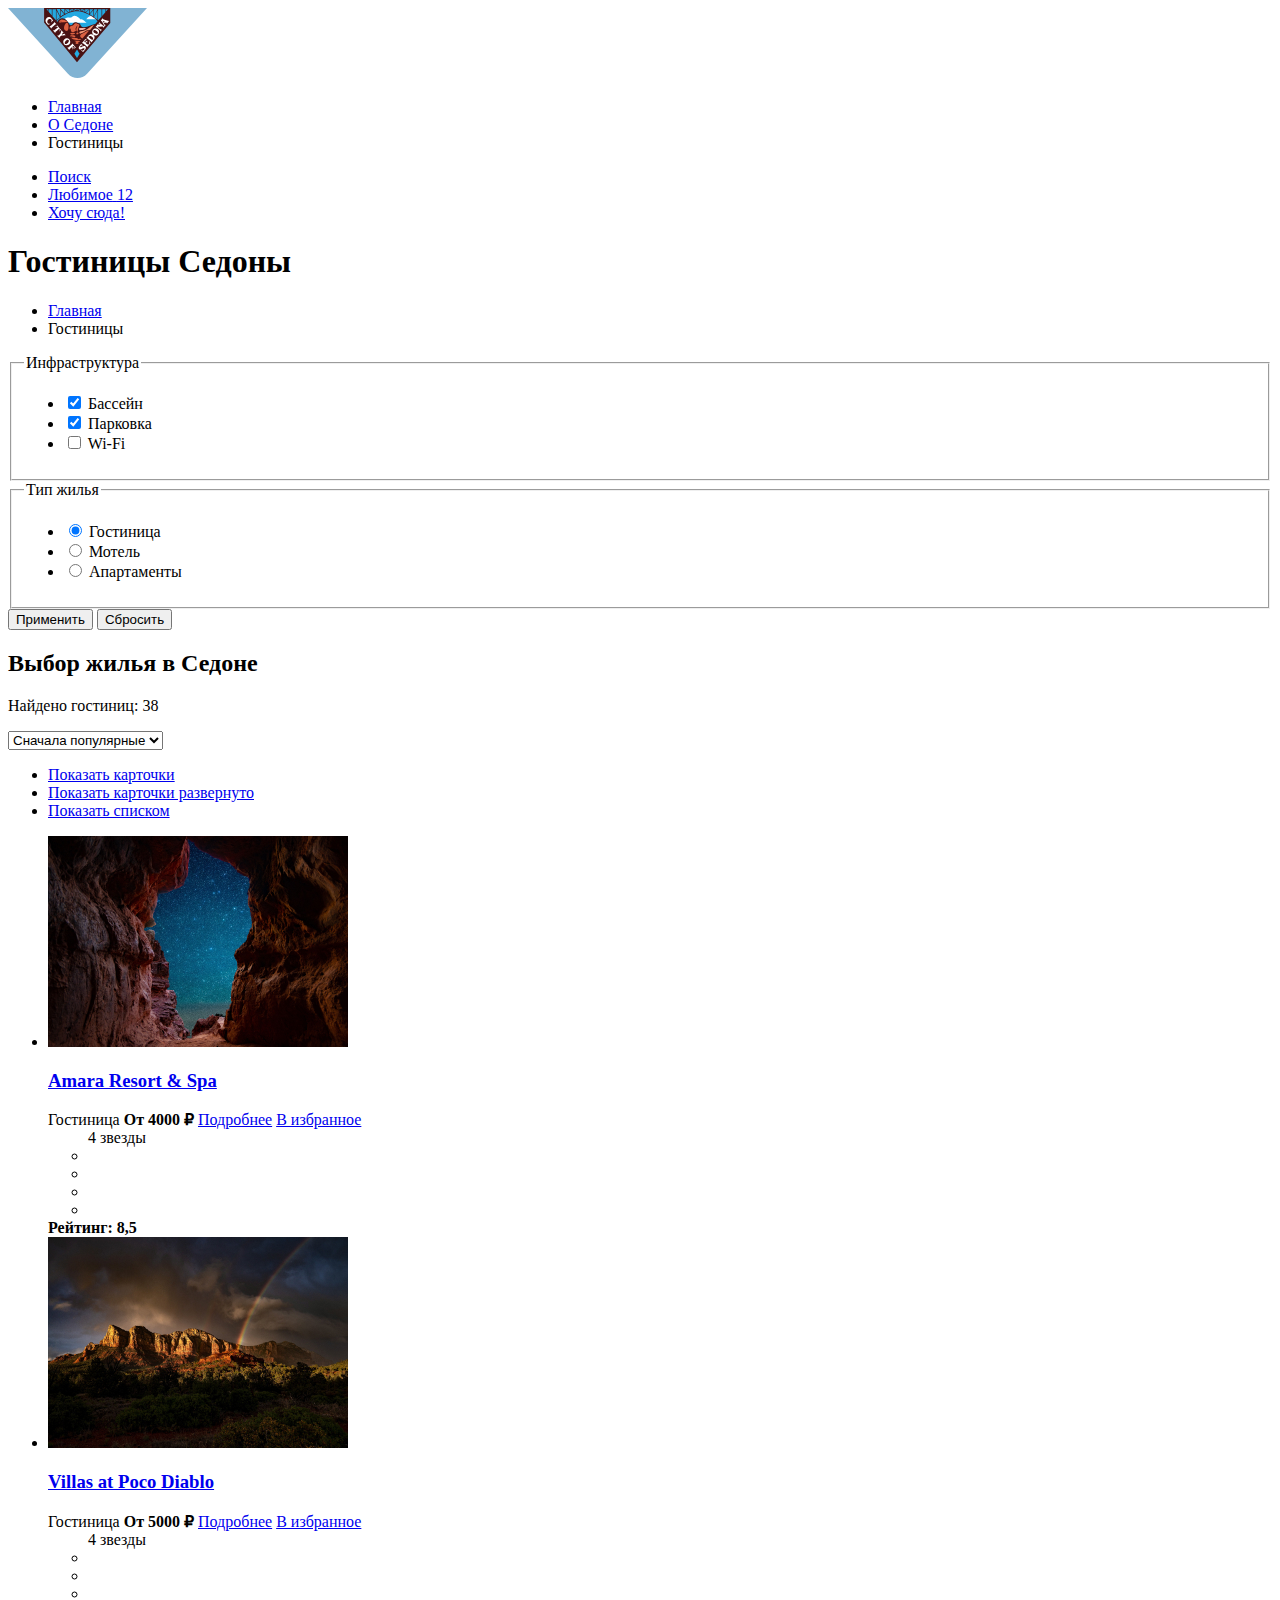
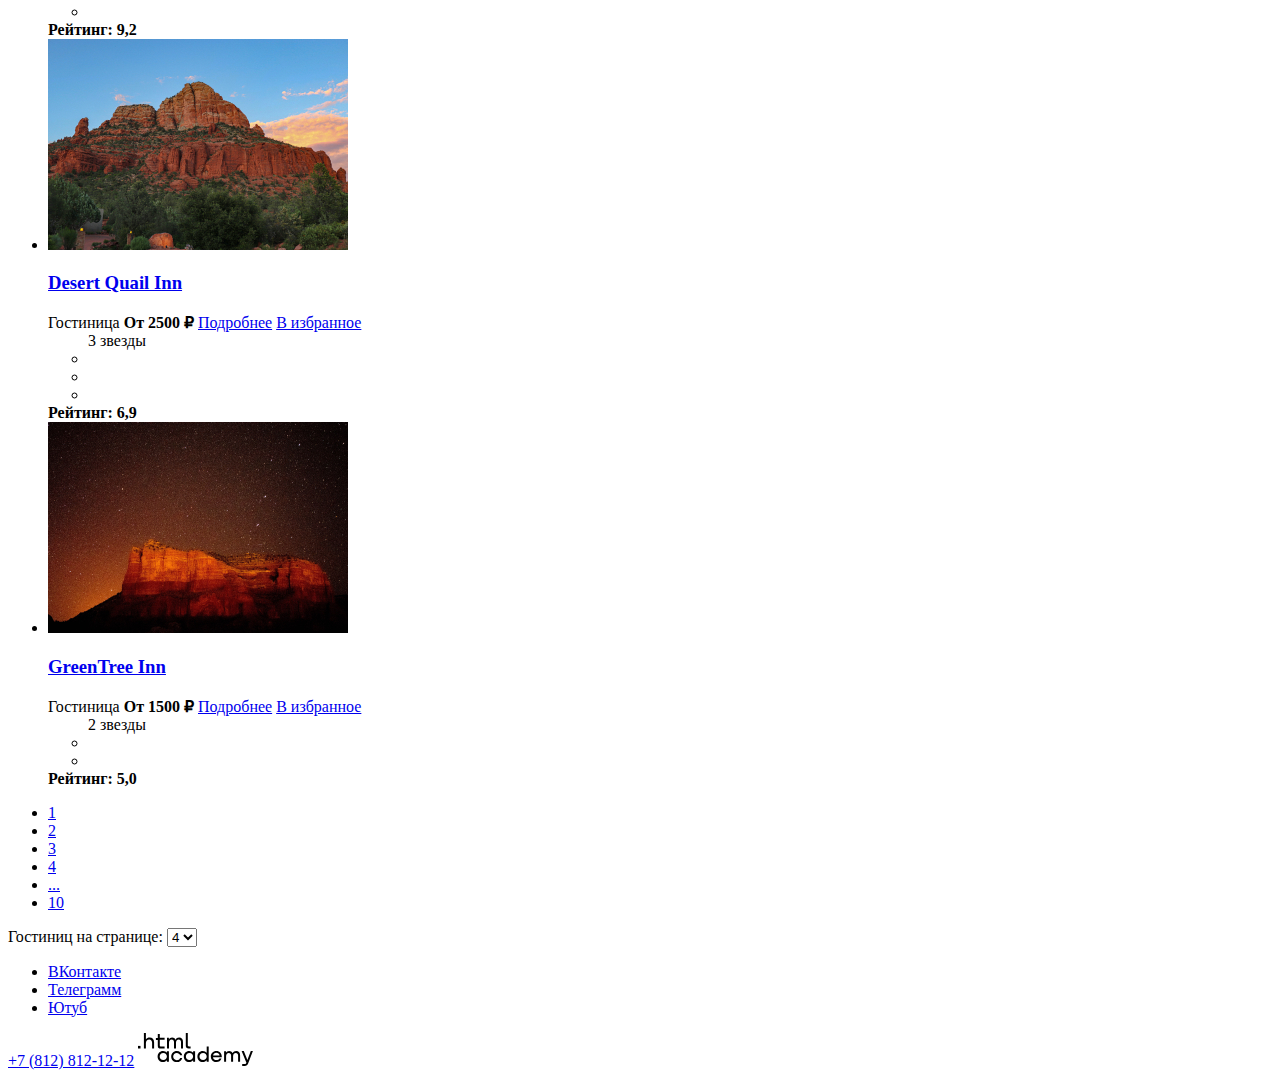
==== catalog.html @ e50a3665 "сделали верстку и добавили контентные изображения" ====
<!DOCTYPE html>
<html lang="ru">

  <head>
    <meta charset="utf-8">
    <title>Гостиницы Седоны</title>
  </head>

  <body>

    <header class="page-header">
      <a href="index.html">
        <img src="image/logo-main.svg" width="139" height="70" alt="Логотип">
      </a>
      <nav class="main-navigation">
        <ul class="main-navigation-list">
          <li class="main-navigation-item">
            <a class="main-navigation-link" href="index.html">Главная </a>
          </li>
          <li class="main-navigation-item">
            <a class="main-navigation-link" href="#">О Седоне</a>
          </li>
          <li class="main-navigation-item">
            <a class="main-navigation-link navigation-link-current">Гостиницы</a>
          </li>
        </ul>
        <ul class="main-navigation-list navigation_users">
          <li class="main-navigation-item">
            <a class="main-navigation-link" href="#">
              <span class="visually-hidden">Поиск</span>
            </a>
          </li>
          <li class="main-navigation-item">
            <a class="main-navigation-link" href="#">
              <span class="visually-hidden">Любимое</span>
              <span class="favourite-count">12</span>
            </a>
          </li>
          <li class="main-navigation-item choice_forme">
            <a class="button" href="#"> Хочу сюда!</a>
          </li>
        </ul>
      </nav>
    </header>

    <main class="main-inner">

      <header>
        <h1 class="inner-header-title">Гостиницы Седоны</h1>
        <ul class="breadcrumbs">
          <li class="breadcrumbs-item">
            <a class="breadcrumbs-link" href="index.html">
              <span class="visually-hidden">Главная</span>
            </a>
          </li>
          <li class="breadcrumbs-item">
            <a class="breadcrumbs-link">Гостиницы</a>
          </li>
        </ul>
        <form class="catalog-filter" action="https://echo.htmlacademy.ru/" method="get">
          <fieldset class="catalog-filter-group">
            <legend class="catalog-filter-title">Инфраструктура</legend>
            <ul class="catalog-filter-list">
              <li class="catalog-filter-item">
                <label class="control">
                  <input class="control-checkbox" type="checkbox" name="pool" checked>
                  Бассейн
                </label>
              </li>
              <li class="catalog-filter-item">
                <label class="control">
                  <input class="control-checkbox" type="checkbox" name="parking" checked>
                  Парковка
                </label>
              </li>
              <li class="catalog-filter-item">
                <label class="control">
                  <input class="control-checkbox" type="checkbox" name="WiFi">
                  Wi-Fi
                </label>
              </li>
            </ul>
          </fieldset>
          <fieldset class="catalog-filter-group">
            <legend class="catalog-filter-title">Тип жилья</legend>
            <ul class="catalog-filter-list">
              <li class="catalog-filter-item">
                <label class="control">
                  <input class="control-radio" type="radio" name="house-type" value="hotel" checked> Гостиница
                </label>
              </li>
              <li class="catalog-filter-item">
                <label class="control">
                  <input class="control-radio" type="radio" name="house-type" value="motel"> Мотель
                </label>
              </li>
              <li class="catalog-filter-item">
                <label class="control">
                  <input class="control-radio" type="radio" name="house-type" value="apartments"> Апартаменты
                </label>
              </li>
            </ul>
          </fieldset>
          <button class="button" type="submit">Применить</button>
          <button class="button-reset" type="reset">Сбросить</button>
        </form>
      </header>

      <section class="hotel-menu">
        <h2 class="visually-hidden"> Выбор жилья в Седоне</h2>
        <p class="catalog-filter-results">
          Найдено гостиниц: <span> 38 </span>
        </p>
        <select class="select-control" area-label="Отсортировать">
          <option value="popular">Сначала популярные</option>
          <option value="cheap">Сначала дешевые</option>
          <option value="expensive">Сначала дорогие</option>
        </select>
        <ul class="catalog-view">
          <li class="catalog-view-item">
            <a href="#" class="button current-button">
              <span class="visually-hidden">Показать карточки </span>
            </a>
          </li>
          <li class="catalog-view-item">
            <a href="#" class="button">
              <span class="visually-hidden">Показать карточки развернуто</span>
            </a>
          </li>
          <li class="catalog-view-item">
            <a href="#" class="button">
              <span class="visually-hidden">Показать списком</span>
            </a>
          </li>
        </ul>
        <ul class="hotel-list">
          <li class="hotel-card">
            <a class="hotel-card-link" href="#">
              <img class="hotel-card-image" src="image/hotels/Amara-Resort.jpg" width="300" height="211"
                alt="Гостиница Amara Resort & Spa">
              <h3 class="hotel-card-title">Amara Resort & Spa</h3>
            </a>
            <span class="hotel-card-price">Гостиница </span>
            <b class="hotel-card-price">От 4000 ₽</b>
            <a class="hotel-card-button button" href="#">Подробнее</a>
            <a class="hotel-card-favourites button" href="#">В избранное</a>
            <ul class="hotel-raiting-list">
              <span class="visually-hidden"> 4 звезды </span>
              <li class="hotel-raiting-item"></li>
              <li class="hotel-raiting-item"></li>
              <li class="hotel-raiting-item"></li>
              <li class="hotel-raiting-item"></li>
            </ul>
            <b class="hotel-card-raiting">Рейтинг: 8,5 </b>
          </li>
          <li class="hotel-card">
            <a class="hotel-card-link" href="#">
              <img class="hotel-card-image" src="image/hotels/Villas-at-Poco-Diablo.jpg" width="300" height="211"
                alt="Гостиница Villas at Poco Diablo">
              <h3 class="hotel-card-title">Villas at Poco Diablo</h3>
            </a>
            <span class="hotel-card-price">Гостиница </span>
            <b class="hotel-card-price">От 5000 ₽</b>
            <a class="hotel-card-button button" href="#">Подробнее</a>
            <a class="hotel-card-favourites button" href="#">В избранное</a>
            <ul class="hotel-raiting-list">
              <span class="visually-hidden"> 4 звезды </span>
              <li class="hotel-raiting-item"></li>
              <li class="hotel-raiting-item"></li>
              <li class="hotel-raiting-item"></li>
              <li class="hotel-raiting-item"></li>
            </ul>
            <b class="hotel-card-raiting">Рейтинг: 9,2 </b>
          </li>
          <li class="hotel-card">
            <a class="hotel-card-link" href="#">
              <img class="hotel-card-image" src="image/hotels/Desert-Quail-Inn.jpg" width="300" height="211"
                alt="Гостиница Desert Quail Inn">
              <h3 class="hotel-card-title">Desert Quail Inn</h3>
            </a>
            <span class="hotel-card-price">Гостиница </span>
            <b class="hotel-card-price">От 2500 ₽</b>
            <a class="hotel-card-button button" href="#">Подробнее</a>
            <a class="hotel-card-favourites button" href="#">В избранное</a>
            <ul class="hotel-raiting-list">
              <span class="visually-hidden"> 3 звезды </span>
              <li class="hotel-raiting-item"></li>
              <li class="hotel-raiting-item"></li>
              <li class="hotel-raiting-item"></li>
            </ul>
            <b class="hotel-card-raiting">Рейтинг: 6,9 </b>
          </li>
          <li class="hotel-card">
            <a class="hotel-card-link" href="#">
              <img class="hotel-card-image" src="image/hotels/GreenTree-Inn.jpg" width="300" height="211"
                alt="Гостиница GreenTree Inn">
              <h3 class="hotel-card-title">GreenTree Inn</h3>
            </a>
            <span class="hotel-card-price">Гостиница </span>
            <b class="hotel-card-price">От 1500 ₽</b>
            <a class="hotel-card-button button" href="#">Подробнее</a>
            <a class="hotel-card-favourites button" href="#">В избранное</a>
            <ul class="hotel-raiting-list">
              <span class="visually-hidden"> 2 звезды </span>
              <li class="hotel-raiting-item"></li>
              <li class="hotel-raiting-item"></li>
            </ul>
            <b class="hotel-card-raiting">Рейтинг: 5,0 </b>
          </li>
        </ul>
      </section>
      <section class="pagination">
        <ul clss="pagination-list">
          <li class="pagination-item">
            <a class="pagination-link" href="#"> 1 </a>
          </li>
          <li class="pagination-item">
            <a class="pagination-link" href="#"> 2 </a>
          </li>
          <li class="pagination-item">
            <a class="pagination-link" href="#"> 3 </a>
          </li>
          <li class="pagination-item">
            <a class="pagination-link" href="#"> 4 </a>
          </li>
          <li class="pagination-item">
            <a class="pagination-link" href="#"> ... </a>
          </li>
          <li class="pagination-item">
            <a class="pagination-link" href="#"> 10 </a>
          </li>
        </ul>
        <div class="hotels-count">
          Гостиниц на странице:
          <select class="select-hotels-count" area-label="Выбор количества гостиниц на странице">
            <option value="four">4</option>
            <option value="six">6</option>
            <option value="eight">8</option>
          </select>
        </div>
      </section>
    </main>
    <footer>
      <ul class="footer-social-list">
        <li class="footer-social-item">
          <a class="footer-social-button" href="https://vk.com/htmlacademy">
            <span class="visually-hidden">ВКонтакте</span>
          </a>
        </li>
        <li class="footer-social-item">
          <a class="footer-social-button" href="https://t.me/htmlacademy">
            <span class="visually-hidden">Телеграмм</span>
          </a>
        </li>
        <li class="footer-social-item">
          <a class="footer-social-button" href="https://www.youtube.com/user/htmlacademyru">
            <span class="visually-hidden">Ютуб</span>
          </a>
        </li>
      </ul>
      <a class="telephone-number" href="tel:+78128121212">+7 (812) 812-12-12</a>
      <a class="htmlacademy-link" href="https://htmlacademy.ru/"> <img src="image/HTML-Academy.svg" width="115"
          height="33" alt="Сайт Академии"></a>
    </footer>
  </body>

</html>
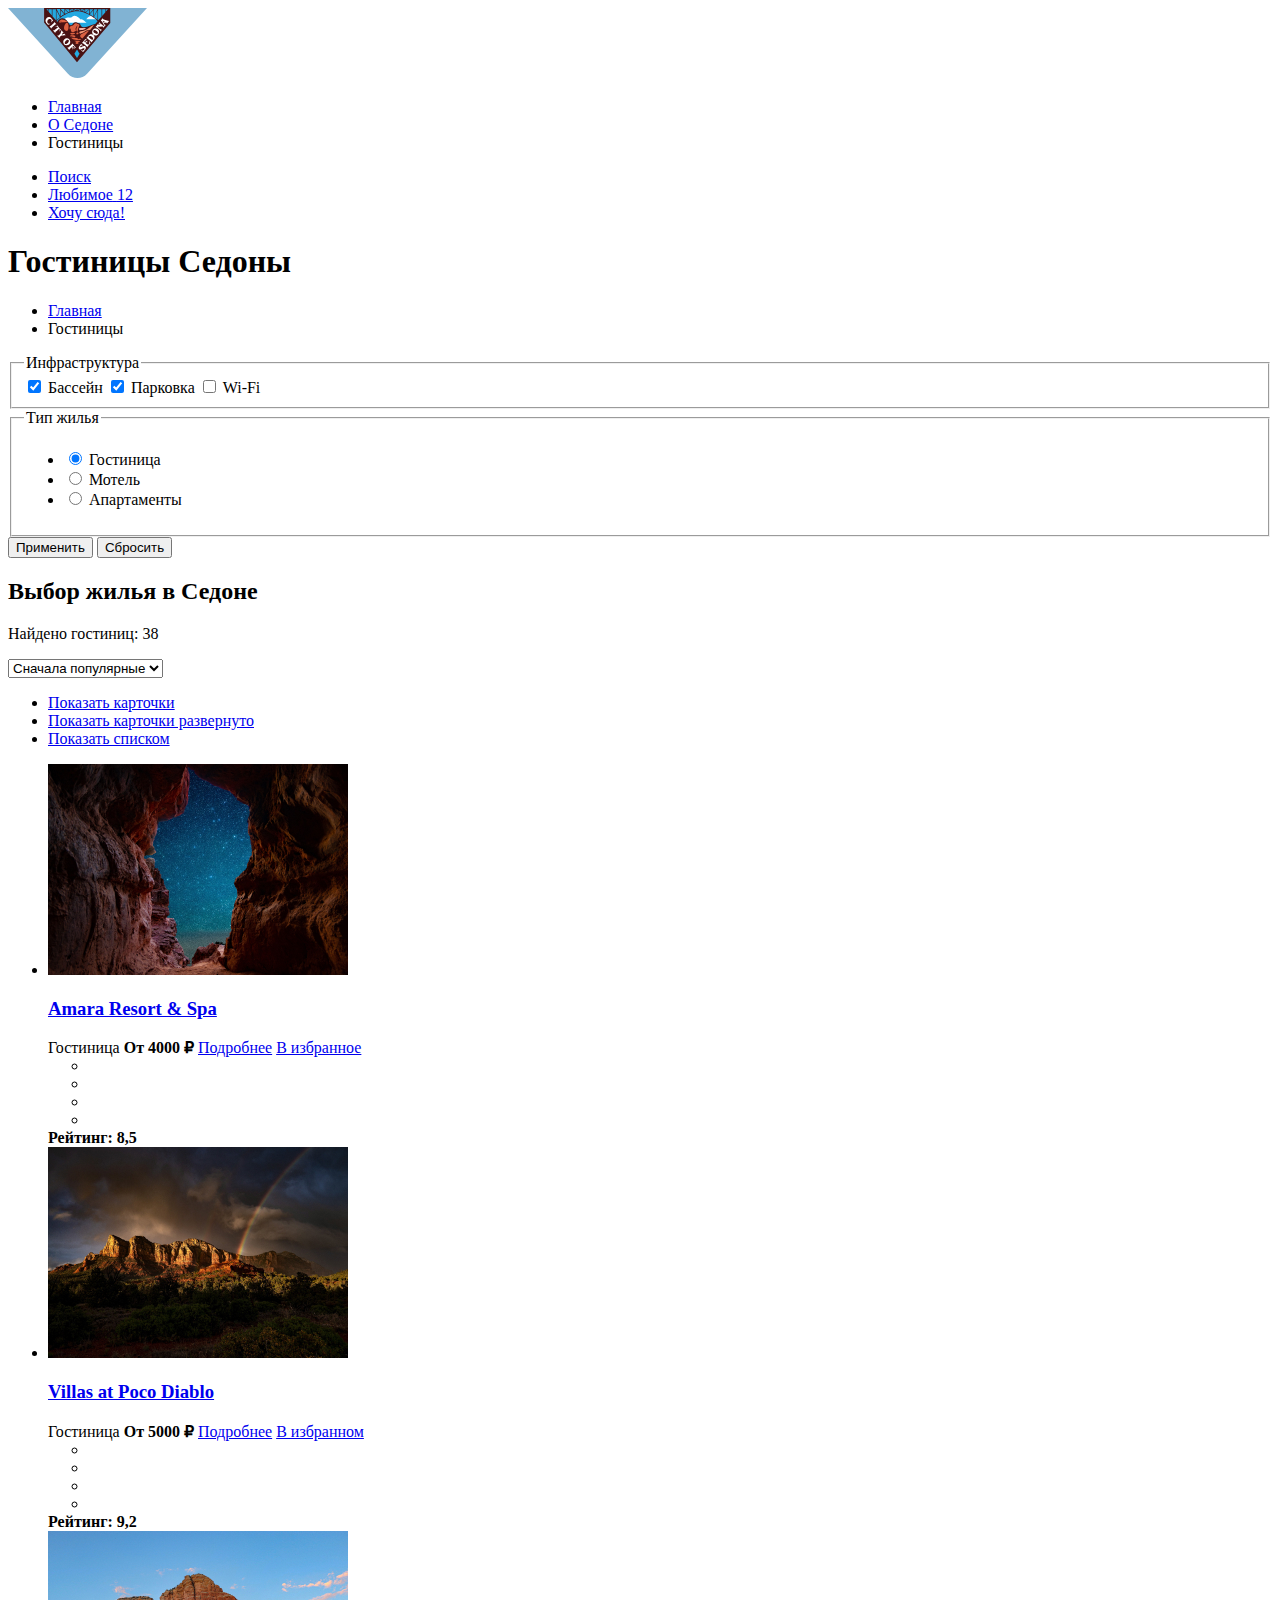
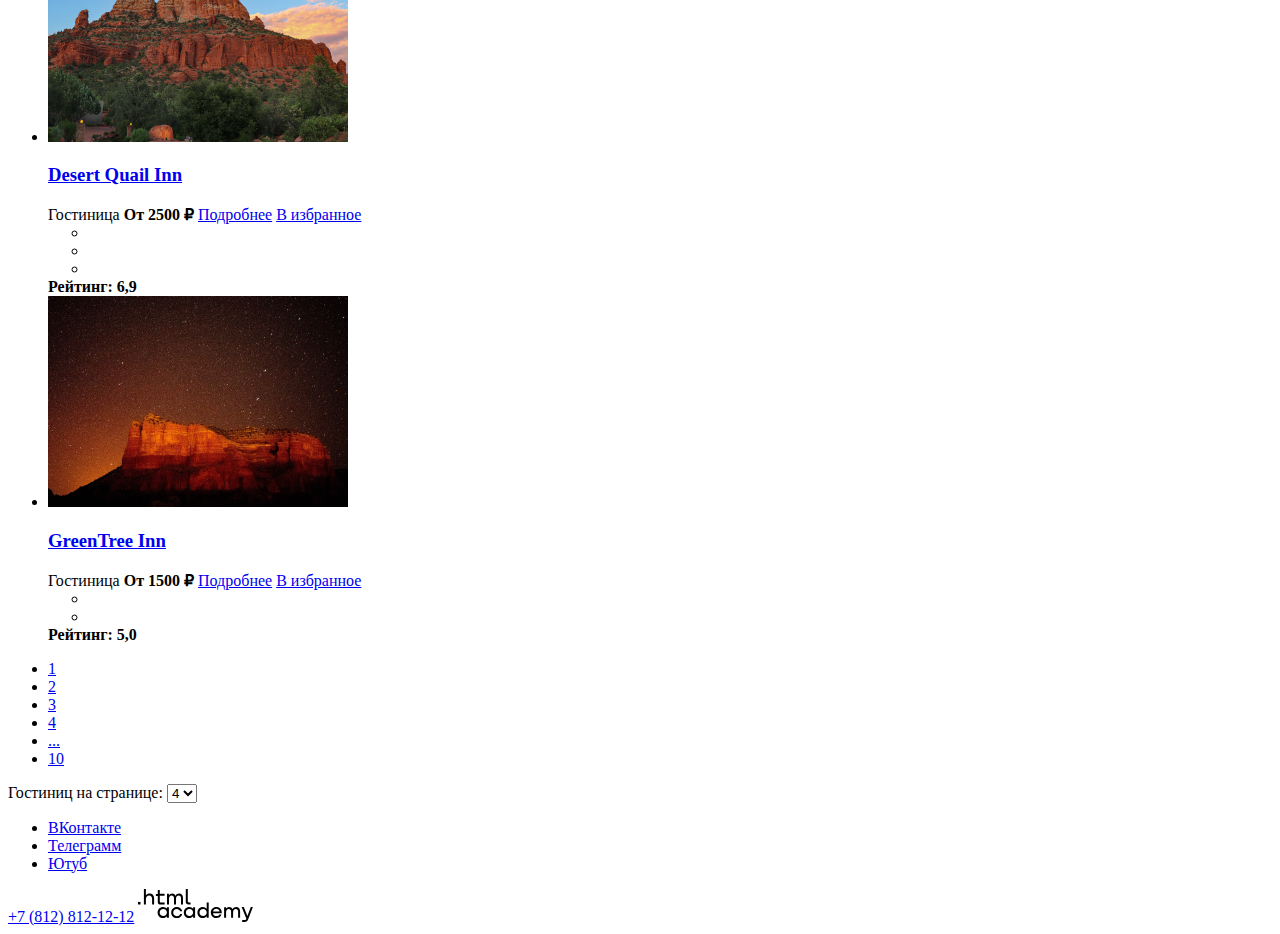
==== commit c4cae1f1: "Начали стилизацию" ====
--- a/catalog.html
+++ b/catalog.html
@@ -10,7 +10,7 @@
 
     <header class="page-header">
       <a href="index.html">
-        <img src="image/logo-main.svg" width="139" height="70" alt="Логотип">
+        <img src="image/logo-main.svg" width="139" height="70" alt="Логотип.">
       </a>
       <nav class="main-navigation">
         <ul class="main-navigation-list">
@@ -60,26 +60,18 @@
         <form class="catalog-filter" action="https://echo.htmlacademy.ru/" method="get">
           <fieldset class="catalog-filter-group">
             <legend class="catalog-filter-title">Инфраструктура</legend>
-            <ul class="catalog-filter-list">
-              <li class="catalog-filter-item">
                 <label class="control">
                   <input class="control-checkbox" type="checkbox" name="pool" checked>
                   Бассейн
                 </label>
-              </li>
-              <li class="catalog-filter-item">
                 <label class="control">
                   <input class="control-checkbox" type="checkbox" name="parking" checked>
                   Парковка
                 </label>
-              </li>
-              <li class="catalog-filter-item">
                 <label class="control">
                   <input class="control-checkbox" type="checkbox" name="WiFi">
                   Wi-Fi
                 </label>
-              </li>
-            </ul>
           </fieldset>
           <fieldset class="catalog-filter-group">
             <legend class="catalog-filter-title">Тип жилья</legend>
@@ -111,7 +103,7 @@
         <p class="catalog-filter-results">
           Найдено гостиниц: <span> 38 </span>
         </p>
-        <select class="select-control" area-label="Отсортировать">
+        <select class="select-control" aria-label="Отсортировать.">
           <option value="popular">Сначала популярные</option>
           <option value="cheap">Сначала дешевые</option>
           <option value="expensive">Сначала дорогие</option>
@@ -137,15 +129,14 @@
           <li class="hotel-card">
             <a class="hotel-card-link" href="#">
               <img class="hotel-card-image" src="image/hotels/Amara-Resort.jpg" width="300" height="211"
-                alt="Гостиница Amara Resort & Spa">
+                alt="Гостиница Amara Resort & Spa.">
               <h3 class="hotel-card-title">Amara Resort & Spa</h3>
             </a>
             <span class="hotel-card-price">Гостиница </span>
             <b class="hotel-card-price">От 4000 ₽</b>
-            <a class="hotel-card-button button" href="#">Подробнее</a>
-            <a class="hotel-card-favourites button" href="#">В избранное</a>
-            <ul class="hotel-raiting-list">
-              <span class="visually-hidden"> 4 звезды </span>
+            <a class="hotel-card-button" href="#">Подробнее</a>
+            <a class="hotel-card-button favourites-button" href="#">В избранное</a>
+            <ul class="hotel-raiting-list" aria-label="4 звезды">
               <li class="hotel-raiting-item"></li>
               <li class="hotel-raiting-item"></li>
               <li class="hotel-raiting-item"></li>
@@ -156,16 +147,15 @@
           <li class="hotel-card">
             <a class="hotel-card-link" href="#">
               <img class="hotel-card-image" src="image/hotels/Villas-at-Poco-Diablo.jpg" width="300" height="211"
-                alt="Гостиница Villas at Poco Diablo">
+                alt="Гостиница Villas at Poco Diablo.">
               <h3 class="hotel-card-title">Villas at Poco Diablo</h3>
             </a>
             <span class="hotel-card-price">Гостиница </span>
             <b class="hotel-card-price">От 5000 ₽</b>
-            <a class="hotel-card-button button" href="#">Подробнее</a>
-            <a class="hotel-card-favourites button" href="#">В избранное</a>
-            <ul class="hotel-raiting-list">
-              <span class="visually-hidden"> 4 звезды </span>
-              <li class="hotel-raiting-item"></li>
+            <a class="hotel-card-button" href="#">Подробнее</a>
+            <a class="hotel-card-button decided-favourites-button" href="#">В избранном</a>
+            <ul class="hotel-raiting-list" aria-label="4 звезды">
+              <li class="hotel-raiting-item" ></li>
               <li class="hotel-raiting-item"></li>
               <li class="hotel-raiting-item"></li>
               <li class="hotel-raiting-item"></li>
@@ -175,15 +165,14 @@
           <li class="hotel-card">
             <a class="hotel-card-link" href="#">
               <img class="hotel-card-image" src="image/hotels/Desert-Quail-Inn.jpg" width="300" height="211"
-                alt="Гостиница Desert Quail Inn">
+                alt="Гостиница Desert Quail Inn.">
               <h3 class="hotel-card-title">Desert Quail Inn</h3>
             </a>
             <span class="hotel-card-price">Гостиница </span>
             <b class="hotel-card-price">От 2500 ₽</b>
-            <a class="hotel-card-button button" href="#">Подробнее</a>
-            <a class="hotel-card-favourites button" href="#">В избранное</a>
-            <ul class="hotel-raiting-list">
-              <span class="visually-hidden"> 3 звезды </span>
+            <a class="hotel-card-button" href="#">Подробнее</a>
+            <a class="hotel-card-button favourites-button" href="#">В избранное</a>
+            <ul class="hotel-raiting-list" aria-label="3 звезды">
               <li class="hotel-raiting-item"></li>
               <li class="hotel-raiting-item"></li>
               <li class="hotel-raiting-item"></li>
@@ -193,15 +182,14 @@
           <li class="hotel-card">
             <a class="hotel-card-link" href="#">
               <img class="hotel-card-image" src="image/hotels/GreenTree-Inn.jpg" width="300" height="211"
-                alt="Гостиница GreenTree Inn">
+                alt="Гостиница GreenTree Inn.">
               <h3 class="hotel-card-title">GreenTree Inn</h3>
             </a>
             <span class="hotel-card-price">Гостиница </span>
             <b class="hotel-card-price">От 1500 ₽</b>
-            <a class="hotel-card-button button" href="#">Подробнее</a>
-            <a class="hotel-card-favourites button" href="#">В избранное</a>
-            <ul class="hotel-raiting-list">
-              <span class="visually-hidden"> 2 звезды </span>
+            <a class="hotel-card-button" href="#">Подробнее</a>
+            <a class="hotel-card-button favourites-button" href="#">В избранное</a>
+            <ul class="hotel-raiting-list" aria-label="2 звезды">
               <li class="hotel-raiting-item"></li>
               <li class="hotel-raiting-item"></li>
             </ul>
@@ -210,7 +198,7 @@
         </ul>
       </section>
       <section class="pagination">
-        <ul clss="pagination-list">
+        <ul class="pagination-list">
           <li class="pagination-item">
             <a class="pagination-link" href="#"> 1 </a>
           </li>
@@ -232,7 +220,7 @@
         </ul>
         <div class="hotels-count">
           Гостиниц на странице:
-          <select class="select-hotels-count" area-label="Выбор количества гостиниц на странице">
+          <select class="select-hotels-count" aria-label="Выбор количества гостиниц на странице.">
             <option value="four">4</option>
             <option value="six">6</option>
             <option value="eight">8</option>
@@ -260,7 +248,7 @@
       </ul>
       <a class="telephone-number" href="tel:+78128121212">+7 (812) 812-12-12</a>
       <a class="htmlacademy-link" href="https://htmlacademy.ru/"> <img src="image/HTML-Academy.svg" width="115"
-          height="33" alt="Сайт Академии"></a>
+          height="33" alt="Сайт Академии."></a>
     </footer>
   </body>
 
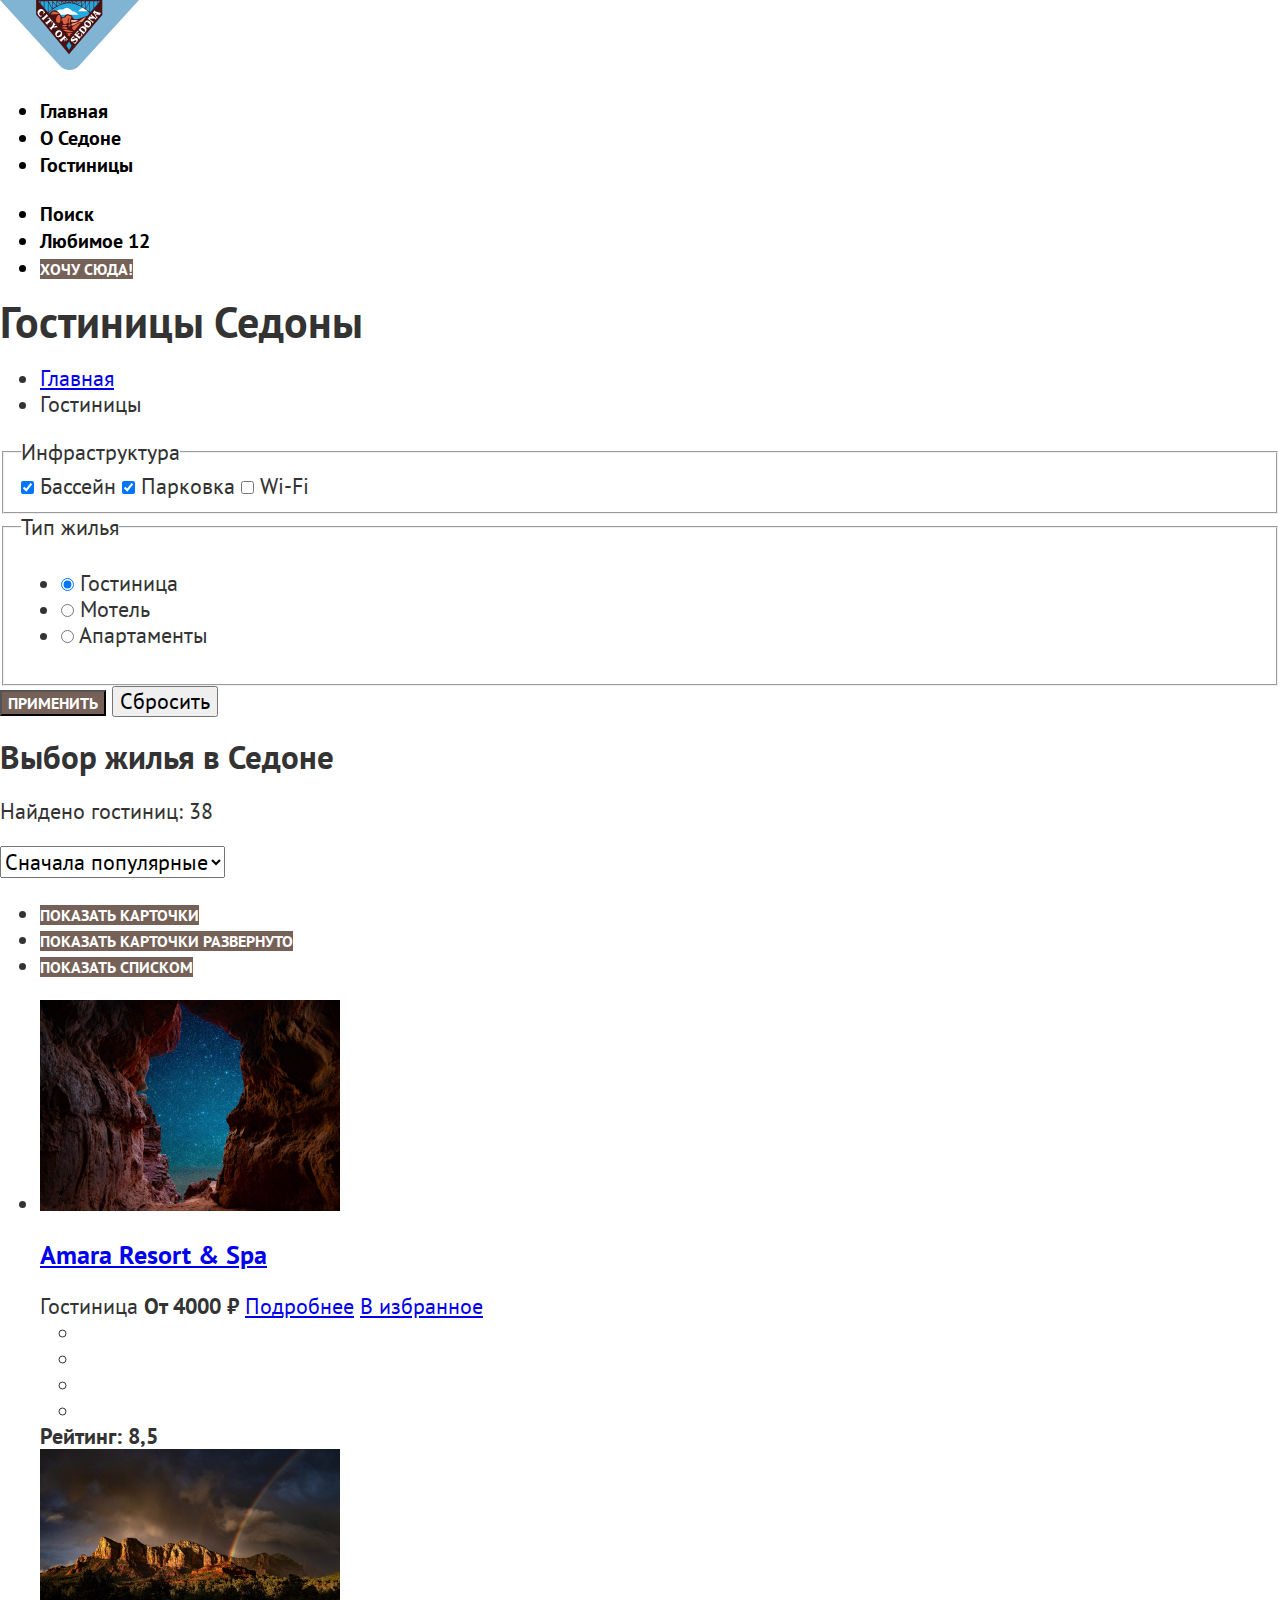
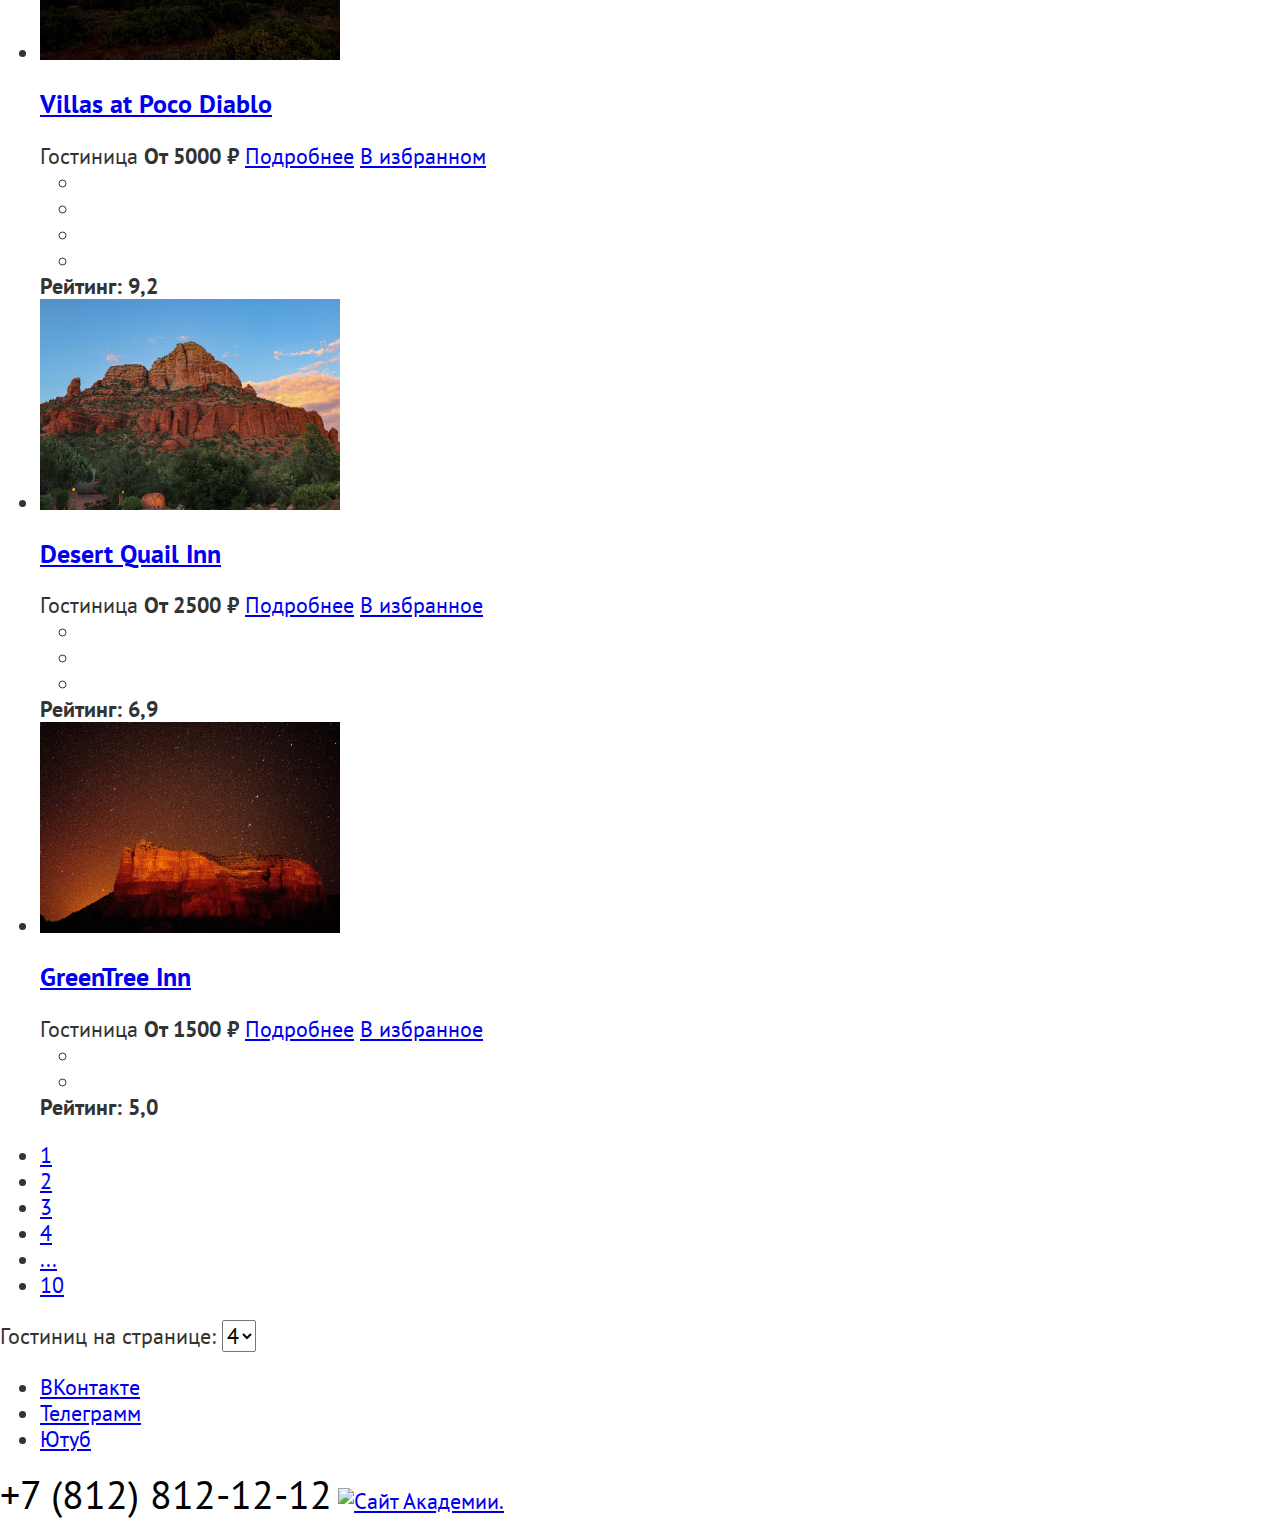
==== commit 034d8de1: "Добавила стили для index.html." ====
--- a/catalog.html
+++ b/catalog.html
@@ -4,13 +4,15 @@
   <head>
     <meta charset="utf-8">
     <title>Гостиницы Седоны</title>
+    <link rel="stylesheet" href="styles/styles.css">
+    <link rel="stylesheet" href="styles/normalize.css">
   </head>
 
   <body>
 
     <header class="page-header">
       <a href="index.html">
-        <img src="image/logo-main.svg" width="139" height="70" alt="Логотип.">
+        <img src="images/logo-main.svg" width="139" height="70" alt="Логотип.">
       </a>
       <nav class="main-navigation">
         <ul class="main-navigation-list">
@@ -128,7 +130,7 @@
         <ul class="hotel-list">
           <li class="hotel-card">
             <a class="hotel-card-link" href="#">
-              <img class="hotel-card-image" src="image/hotels/Amara-Resort.jpg" width="300" height="211"
+              <img class="hotel-card-image" src="images/hotels/Amara-Resort.jpg" width="300" height="211"
                 alt="Гостиница Amara Resort & Spa.">
               <h3 class="hotel-card-title">Amara Resort & Spa</h3>
             </a>
@@ -146,7 +148,7 @@
           </li>
           <li class="hotel-card">
             <a class="hotel-card-link" href="#">
-              <img class="hotel-card-image" src="image/hotels/Villas-at-Poco-Diablo.jpg" width="300" height="211"
+              <img class="hotel-card-image" src="images/hotels/Villas-at-Poco-Diablo.jpg" width="300" height="211"
                 alt="Гостиница Villas at Poco Diablo.">
               <h3 class="hotel-card-title">Villas at Poco Diablo</h3>
             </a>
@@ -164,7 +166,7 @@
           </li>
           <li class="hotel-card">
             <a class="hotel-card-link" href="#">
-              <img class="hotel-card-image" src="image/hotels/Desert-Quail-Inn.jpg" width="300" height="211"
+              <img class="hotel-card-image" src="images/hotels/Desert-Quail-Inn.jpg" width="300" height="211"
                 alt="Гостиница Desert Quail Inn.">
               <h3 class="hotel-card-title">Desert Quail Inn</h3>
             </a>
@@ -181,7 +183,7 @@
           </li>
           <li class="hotel-card">
             <a class="hotel-card-link" href="#">
-              <img class="hotel-card-image" src="image/hotels/GreenTree-Inn.jpg" width="300" height="211"
+              <img class="hotel-card-image" src="images/hotels/GreenTree-Inn.jpg" width="300" height="211"
                 alt="Гостиница GreenTree Inn.">
               <h3 class="hotel-card-title">GreenTree Inn</h3>
             </a>
@@ -247,7 +249,7 @@
         </li>
       </ul>
       <a class="telephone-number" href="tel:+78128121212">+7 (812) 812-12-12</a>
-      <a class="htmlacademy-link" href="https://htmlacademy.ru/"> <img src="image/HTML-Academy.svg" width="115"
+      <a class="htmlacademy-link" href="https://htmlacademy.ru/"> <img src="images/HTML-Academy.svg" width="115"
           height="33" alt="Сайт Академии."></a>
     </footer>
   </body>
--- a/styles/styles.css
+++ b/styles/styles.css
@@ -0,0 +1,155 @@
+@font-face{
+  font-family: "PT Sans";
+  font-style: normal;
+  font-weight: 400;
+  src: url("../fonts/PTSans-400.woff2") format("woff2"),
+  url("../fonts/PTSans-400.woff") format("woff");
+  font-display: swap;
+}
+@font-face{
+  font-family: "PT Sans";
+  font-style: normal;
+  font-weight: 700;
+  src: url("../fonts/PTSans-700.woff2") format("woff2"),
+  url("../fonts/PTSans-700.woff") format("woff");
+  font-display: swap;
+}
+
+body{
+  font-family: "PT Sans", sans-serif;
+  font-style: normal;
+  font-weight: 400;
+  font-size: 22px;
+  line-height: 26px;
+  color: #333333;
+  background-color: #FFFFFF;
+}
+
+/* так как  кнопки чаще всего используются на всех страницах сайта. Именно поэтому стили кнопок мы зададим сразу после body. */
+.button{
+font-family: inherit;
+font-weight: 700;
+font-size: 16px;
+line-height: 20px;
+color: #FFFFFF;
+text-align: center;
+text-decoration: none;
+text-transform: uppercase;
+background-color: #756157;
+}
+
+.newsletter-button{
+  font-family: "PT Sans", sans-serif;
+font-weight: 700;
+font-size: 20px;
+line-height: 36px;
+color: #FFFFFF;
+text-align: center;
+text-decoration: none;
+text-transform: uppercase;
+background-color: #82B3D3;
+border-color: #82B3D3;
+box-shadow: none;
+}
+
+.page-header{
+  color:#000000;
+  background-color: #FFFFFF; /* цвет фона такой же, как и у родителя body. надо ли его тут дублировать*/
+}
+
+.main-navigation-link{
+font-family: "PT Sans", sans-serif;
+font-style: normal;
+font-weight: 700;
+font-size: 20px;
+line-height: 26px;
+color: inherit;
+text-decoration: none;
+text-align: center; /* если нужны заглавыне буквы, прописываем еще text-transform*/
+background-color: #FFFFFF;
+}
+
+/* для класса index-main не задаю никаких данных, потому что свойства будут те же самые, что и у body*/
+.welcome-sedona{
+  background-image: url("../images/index-background.jpg");
+  background-size: 100% auto;
+  background-color:lightsteelblue;
+  color:#FFFFFF;
+  background-repeat: no-repeat;
+}
+
+/*List*/
+.advantages{
+  text-align: center;
+}
+
+.title{
+  font-family: "PT Sans", sans-serif;
+  font-style: normal;
+  font-weight: 700;
+  font-size: 30px;
+line-height: 36px;
+color: #000000;
+text-transform: uppercase;
+text-align: center;
+}
+
+.advantage{
+  background-color: #82B3D3;
+}
+
+.advantage-title{
+  font-family: "PT Sans", sans-serif;
+  font-style: normal;
+  font-weight: 700;
+  font-size: 24px;
+line-height: 28px;
+text-transform: uppercase;
+}
+
+.advantage-description{
+  font-family: "PT Sans", sans-serif;
+  font-style: normal;
+  font-weight: 400;
+  font-size: 18px;
+line-height: 21px;
+}
+
+.black-font{
+color: #000000;
+}
+
+.white-font{
+  color: #FFFFFF;
+}
+
+.town-description{
+  font-family: "PT Sans", sans-serif;
+  font-weight: 400;
+  font-size: 18px;
+line-height: 21px;
+color: #333333;
+}
+
+.newsletter{
+  background-image: url("../images/background.png");
+  background-size: 100% auto;
+  background-color:lightsteelblue;
+  color:#FFFFFF;
+  background-repeat: no-repeat;
+}
+
+.telephone-number{
+  font-family: "PT Sans", sans-serif;
+  font-weight: 400;
+  font-size: 40px;
+line-height: 40px;
+text-align: center;
+text-transform: uppercase;
+color:#000000;
+text-decoration: none;
+}
+
+.booking-block-description{
+  text-align: center;
+}
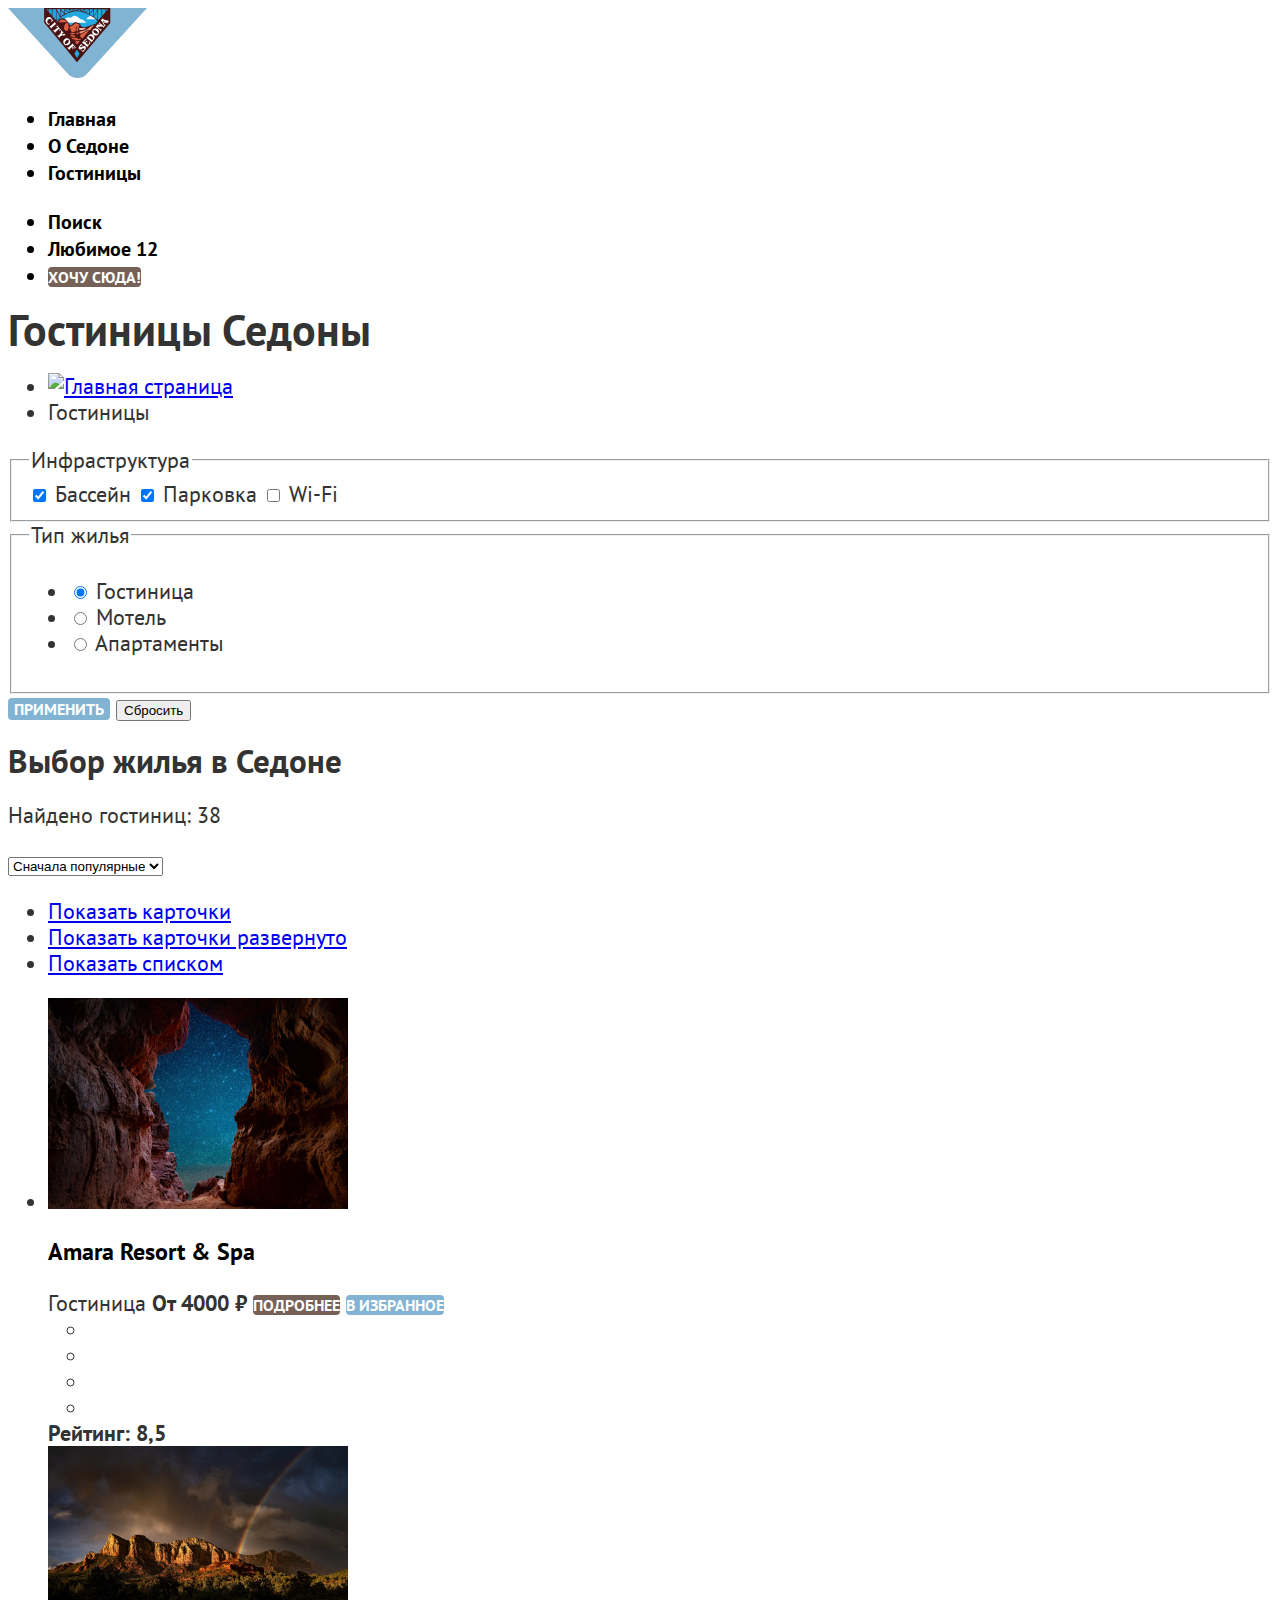
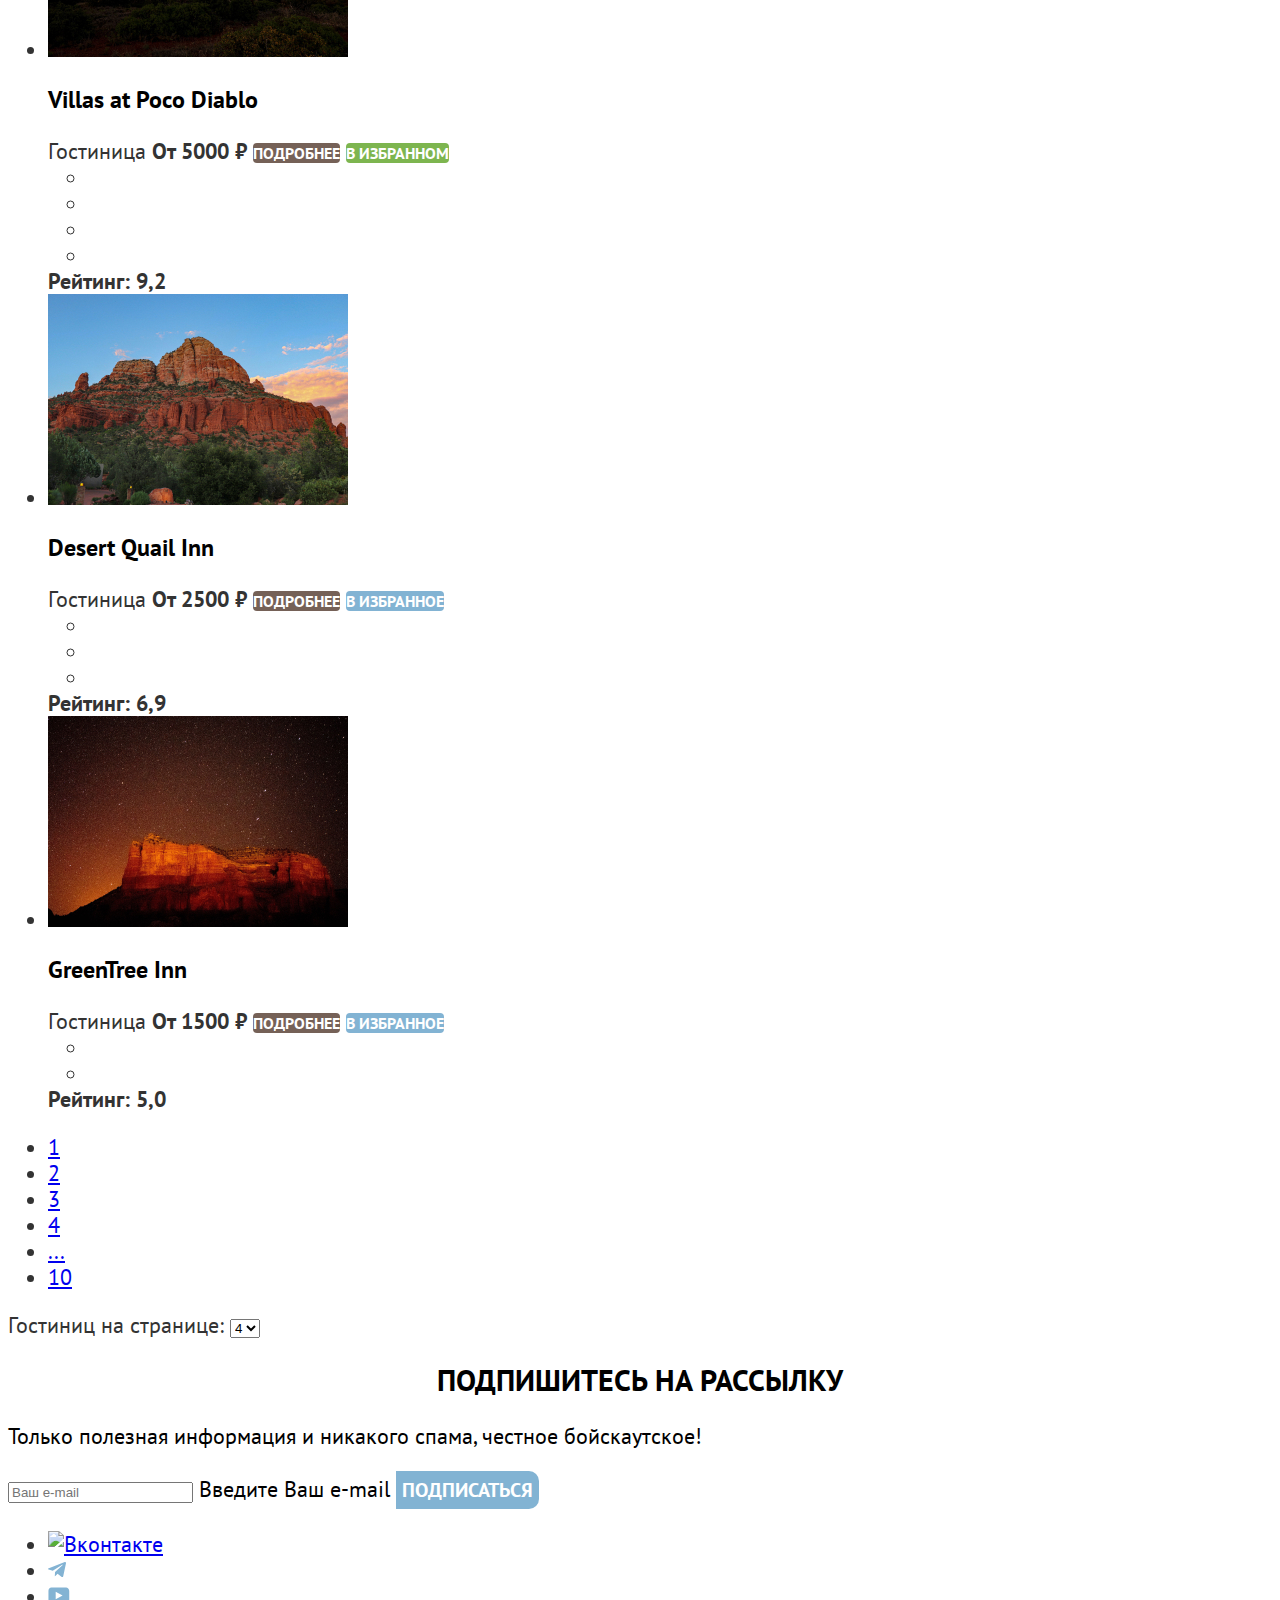
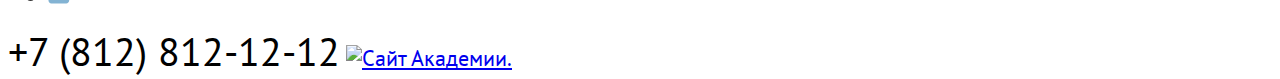
==== commit 466d1e3d: "корректировка замечаний по стилям шрифтов" ====
--- a/catalog.html
+++ b/catalog.html
@@ -5,7 +5,6 @@
     <meta charset="utf-8">
     <title>Гостиницы Седоны</title>
     <link rel="stylesheet" href="styles/styles.css">
-    <link rel="stylesheet" href="styles/normalize.css">
   </head>
 
   <body>
@@ -52,7 +51,7 @@
         <ul class="breadcrumbs">
           <li class="breadcrumbs-item">
             <a class="breadcrumbs-link" href="index.html">
-              <span class="visually-hidden">Главная</span>
+              <img src="/images/union.svg" alt="Главная страница">
             </a>
           </li>
           <li class="breadcrumbs-item">
@@ -95,7 +94,7 @@
               </li>
             </ul>
           </fieldset>
-          <button class="button" type="submit">Применить</button>
+          <button class="button apply-button" type="submit">Применить</button>
           <button class="button-reset" type="reset">Сбросить</button>
         </form>
       </header>
@@ -112,17 +111,17 @@
         </select>
         <ul class="catalog-view">
           <li class="catalog-view-item">
-            <a href="#" class="button current-button">
+            <a href="#" class="">
               <span class="visually-hidden">Показать карточки </span>
             </a>
           </li>
           <li class="catalog-view-item">
-            <a href="#" class="button">
+            <a href="#" class="">
               <span class="visually-hidden">Показать карточки развернуто</span>
             </a>
           </li>
           <li class="catalog-view-item">
-            <a href="#" class="button">
+            <a href="#" class="">
               <span class="visually-hidden">Показать списком</span>
             </a>
           </li>
@@ -136,8 +135,8 @@
             </a>
             <span class="hotel-card-price">Гостиница </span>
             <b class="hotel-card-price">От 4000 ₽</b>
-            <a class="hotel-card-button" href="#">Подробнее</a>
-            <a class="hotel-card-button favourites-button" href="#">В избранное</a>
+            <a class="button" href="#">Подробнее</a>
+            <a class="button favourites-button" href="#">В избранное</a>
             <ul class="hotel-raiting-list" aria-label="4 звезды">
               <li class="hotel-raiting-item"></li>
               <li class="hotel-raiting-item"></li>
@@ -154,8 +153,8 @@
             </a>
             <span class="hotel-card-price">Гостиница </span>
             <b class="hotel-card-price">От 5000 ₽</b>
-            <a class="hotel-card-button" href="#">Подробнее</a>
-            <a class="hotel-card-button decided-favourites-button" href="#">В избранном</a>
+            <a class="button" href="#">Подробнее</a>
+            <a class="button decided-favourites-button" href="#">В избранном</a>
             <ul class="hotel-raiting-list" aria-label="4 звезды">
               <li class="hotel-raiting-item" ></li>
               <li class="hotel-raiting-item"></li>
@@ -172,8 +171,8 @@
             </a>
             <span class="hotel-card-price">Гостиница </span>
             <b class="hotel-card-price">От 2500 ₽</b>
-            <a class="hotel-card-button" href="#">Подробнее</a>
-            <a class="hotel-card-button favourites-button" href="#">В избранное</a>
+            <a class="button" href="#">Подробнее</a>
+            <a class="button favourites-button" href="#">В избранное</a>
             <ul class="hotel-raiting-list" aria-label="3 звезды">
               <li class="hotel-raiting-item"></li>
               <li class="hotel-raiting-item"></li>
@@ -189,8 +188,8 @@
             </a>
             <span class="hotel-card-price">Гостиница </span>
             <b class="hotel-card-price">От 1500 ₽</b>
-            <a class="hotel-card-button" href="#">Подробнее</a>
-            <a class="hotel-card-button favourites-button" href="#">В избранное</a>
+            <a class="button" href="#">Подробнее</a>
+            <a class="button favourites-button" href="#">В избранное</a>
             <ul class="hotel-raiting-list" aria-label="2 звезды">
               <li class="hotel-raiting-item"></li>
               <li class="hotel-raiting-item"></li>
@@ -229,22 +228,32 @@
           </select>
         </div>
       </section>
+      <section class="newsletter-catalog">
+        <h2 class="title black-font"> Подпишитесь на рассылку </h2>
+        <p>Только полезная информация и никакого спама, честное бойскаутское!</p>
+        <form class="newsletter-form" action="ttps://echo.htmlacademy.ru/" method="post">
+            <!-- надо тут р для последующей стилизации или нет-->
+            <input type="email" name="newsletter-email" id="newsletter-email" placeholder="Ваш e-mail" id="email">
+            <label for="email" class="visually-hidden">Введите Ваш e-mail </label>
+          <button class=" button newsletter-button" type="submit">Подписаться</button>
+        </form>
+      </section>
     </main>
     <footer>
       <ul class="footer-social-list">
         <li class="footer-social-item">
           <a class="footer-social-button" href="https://vk.com/htmlacademy">
-            <span class="visually-hidden">ВКонтакте</span>
+            <img src="images/vk.svg" alt="Вконтакте" width="24px" height="14px">
           </a>
         </li>
         <li class="footer-social-item">
           <a class="footer-social-button" href="https://t.me/htmlacademy">
-            <span class="visually-hidden">Телеграмм</span>
+            <img src="images/telegram.svg" alt="Вконтакте" width="18px" height="16px">
           </a>
         </li>
         <li class="footer-social-item">
           <a class="footer-social-button" href="https://www.youtube.com/user/htmlacademyru">
-            <span class="visually-hidden">Ютуб</span>
+            <img src="images/utube.svg" alt="Вконтакте" width="22px" height="17px">
           </a>
         </li>
       </ul>
--- a/styles/styles.css
+++ b/styles/styles.css
@@ -1,155 +1,190 @@
-@font-face{
+@font-face {
   font-family: "PT Sans";
   font-style: normal;
   font-weight: 400;
   src: url("../fonts/PTSans-400.woff2") format("woff2"),
-  url("../fonts/PTSans-400.woff") format("woff");
+    url("../fonts/PTSans-400.woff") format("woff");
   font-display: swap;
 }
-@font-face{
+
+@font-face {
   font-family: "PT Sans";
   font-style: normal;
   font-weight: 700;
   src: url("../fonts/PTSans-700.woff2") format("woff2"),
-  url("../fonts/PTSans-700.woff") format("woff");
+    url("../fonts/PTSans-700.woff") format("woff");
   font-display: swap;
 }
 
-body{
+body {
   font-family: "PT Sans", sans-serif;
   font-style: normal;
   font-weight: 400;
   font-size: 22px;
   line-height: 26px;
   color: #333333;
-  background-color: #FFFFFF;
+  background-color: #ffffff;
 }
 
 /* так как  кнопки чаще всего используются на всех страницах сайта. Именно поэтому стили кнопок мы зададим сразу после body. */
-.button{
-font-family: inherit;
-font-weight: 700;
-font-size: 16px;
-line-height: 20px;
-color: #FFFFFF;
-text-align: center;
-text-decoration: none;
-text-transform: uppercase;
-background-color: #756157;
+.button {
+  font-family: inherit;
+  font-weight: 700;
+  font-size: 16px;
+  line-height: 20px;
+  color: #ffffff;
+  text-align: center;
+  text-decoration: none;
+  text-transform: uppercase;
+  background-color: #756157;
+  border-radius: 4px;
 }
 
-.newsletter-button{
-  font-family: "PT Sans", sans-serif;
-font-weight: 700;
-font-size: 20px;
-line-height: 36px;
-color: #FFFFFF;
-text-align: center;
-text-decoration: none;
-text-transform: uppercase;
-background-color: #82B3D3;
-border-color: #82B3D3;
-box-shadow: none;
+.newsletter-button {
+  font-size: 20px;
+  line-height: 36px;
+  background-color: #82b3d3;
+  border-color: #82b3d3;
+  box-shadow: none;
+  border-radius: 0px 10px 10px 0px;
+  border-style: none;
 }
 
-.page-header{
-  color:#000000;
-  background-color: #FFFFFF; /* цвет фона такой же, как и у родителя body. надо ли его тут дублировать*/
+.search-button{
+  font-size: 20px;
+  line-height: 36px;
 }
 
-.main-navigation-link{
-font-family: "PT Sans", sans-serif;
-font-style: normal;
-font-weight: 700;
-font-size: 20px;
-line-height: 26px;
-color: inherit;
-text-decoration: none;
-text-align: center; /* если нужны заглавыне буквы, прописываем еще text-transform*/
-background-color: #FFFFFF;
+.apply-button{
+  background-color: #82b3d3;
+  border-style: none;
+}
+
+.favourites-button{
+  background-color: #82b3d3;
+}
+
+.decided-favourites-button{
+  background-color: #7db54f;
+}
+
+.page-header {
+  color: #000000;
+  background-color: inherit;
+  /* цвет фона такой же, как и у родителя body. надо ли его тут дублировать*/
+}
+
+.main-navigation-link {
+  font-family: inherit;
+  font-style: inherit;
+  font-weight: 700;
+  font-size: 20px;
+  line-height: 26px;
+  color: inherit;
+  text-decoration: none;
+  text-align: center;
+  /* если нужны заглавыне буквы, прописываем еще text-transform*/
+  background-color: inherit;
 }
 
 /* для класса index-main не задаю никаких данных, потому что свойства будут те же самые, что и у body*/
-.welcome-sedona{
+.welcome-sedona {
   background-image: url("../images/index-background.jpg");
   background-size: 100% auto;
-  background-color:lightsteelblue;
-  color:#FFFFFF;
+  background-color: #b0c4de;
+  color: #ffffff;
   background-repeat: no-repeat;
 }
 
 /*List*/
-.advantages{
+.advantages {
   text-align: center;
 }
 
-.title{
-  font-family: "PT Sans", sans-serif;
-  font-style: normal;
+.title {
+  font-family: inherit;
+  font-style: inherit;
   font-weight: 700;
   font-size: 30px;
-line-height: 36px;
-color: #000000;
-text-transform: uppercase;
-text-align: center;
+  line-height: 36px;
+  color: #000000;
+  text-transform: uppercase;
+  text-align: center;
 }
 
-.advantage{
-  background-color: #82B3D3;
+.advantage {
+  background-color: #82b3d3;
 }
 
-.advantage-title{
-  font-family: "PT Sans", sans-serif;
-  font-style: normal;
+.advantage-title {
+  font-family: inherit;
+  font-style: inherit;
   font-weight: 700;
   font-size: 24px;
-line-height: 28px;
-text-transform: uppercase;
+  line-height: 28px;
+  text-transform: uppercase;
 }
 
-.advantage-description{
-  font-family: "PT Sans", sans-serif;
-  font-style: normal;
+.advantage-description {
+  font-family: inherit;
+  font-style: inherit;
   font-weight: 400;
   font-size: 18px;
-line-height: 21px;
+  line-height: 21px;
 }
 
-.black-font{
-color: #000000;
+.black-font {
+  color: #000000;
 }
 
-.white-font{
-  color: #FFFFFF;
+.white-font {
+  color: #ffffff;
 }
 
-.town-description{
-  font-family: "PT Sans", sans-serif;
+.town-description {
+  font-family: inherit;
   font-weight: 400;
   font-size: 18px;
-line-height: 21px;
-color: #333333;
+  line-height: 21px;
+  color: inherit;
 }
 
-.newsletter{
+.newsletter {
   background-image: url("../images/background.png");
   background-size: 100% auto;
-  background-color:lightsteelblue;
-  color:#FFFFFF;
+  background-color: #b0c4de;
+  color: #ffffff;
   background-repeat: no-repeat;
 }
-
-.telephone-number{
-  font-family: "PT Sans", sans-serif;
-  font-weight: 400;
+.newsletter-catalog{
+  background-color: #ffffff;
+  color:#000000;
+}
+.telephone-number {
+  font-family: inherit;
+  font-weight: inherit;
   font-size: 40px;
-line-height: 40px;
-text-align: center;
-text-transform: uppercase;
-color:#000000;
-text-decoration: none;
+  line-height: 40px;
+  text-align: center;
+  text-transform: uppercase;
+  color: #000000;
+  text-decoration: none;
 }
 
-.booking-block-description{
+.booking-block-description {
   text-align: center;
 }
+
+.hotel-card-link {
+  text-decoration: none;
+}
+
+.hotel-card-title {
+  font-family: inherit;
+  font-style: inherit;
+  font-weight: 700;
+  font-size: 24px;
+  line-height: 28px;
+  color: #000000;
+
+}
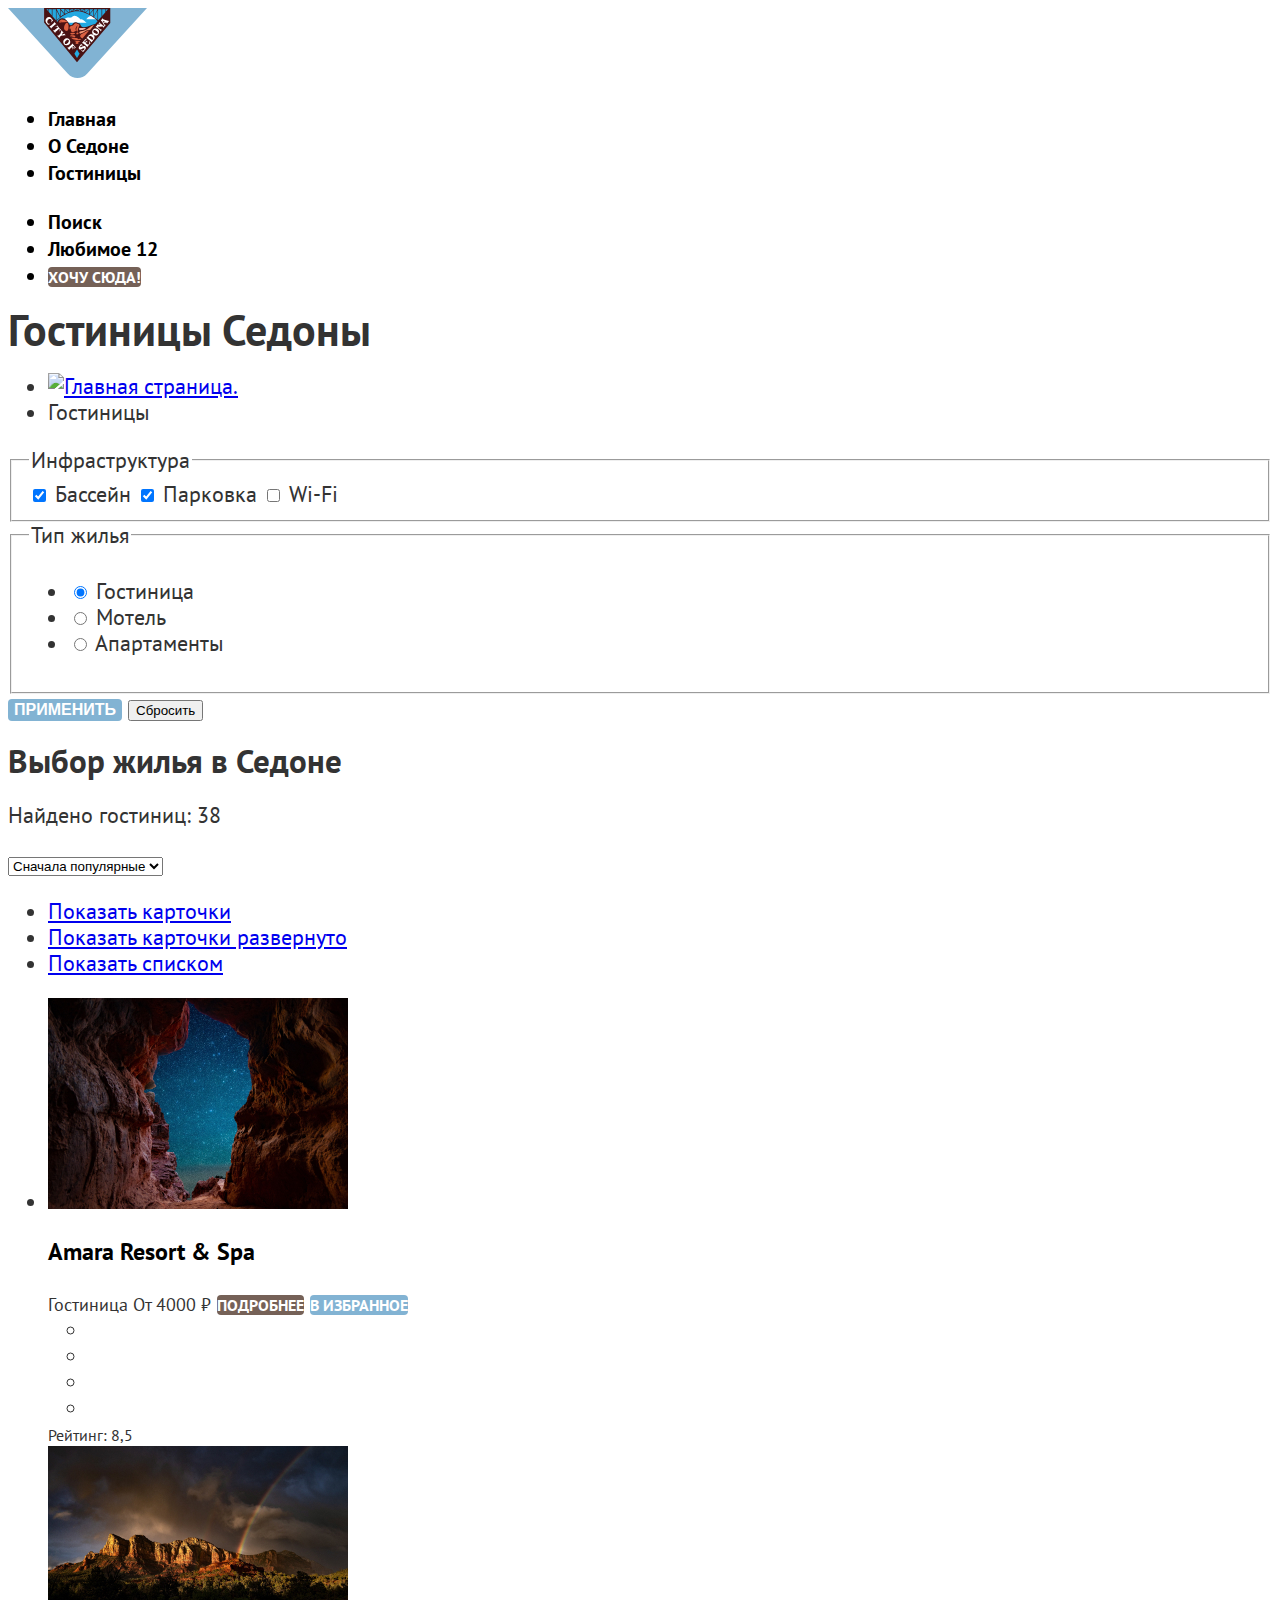
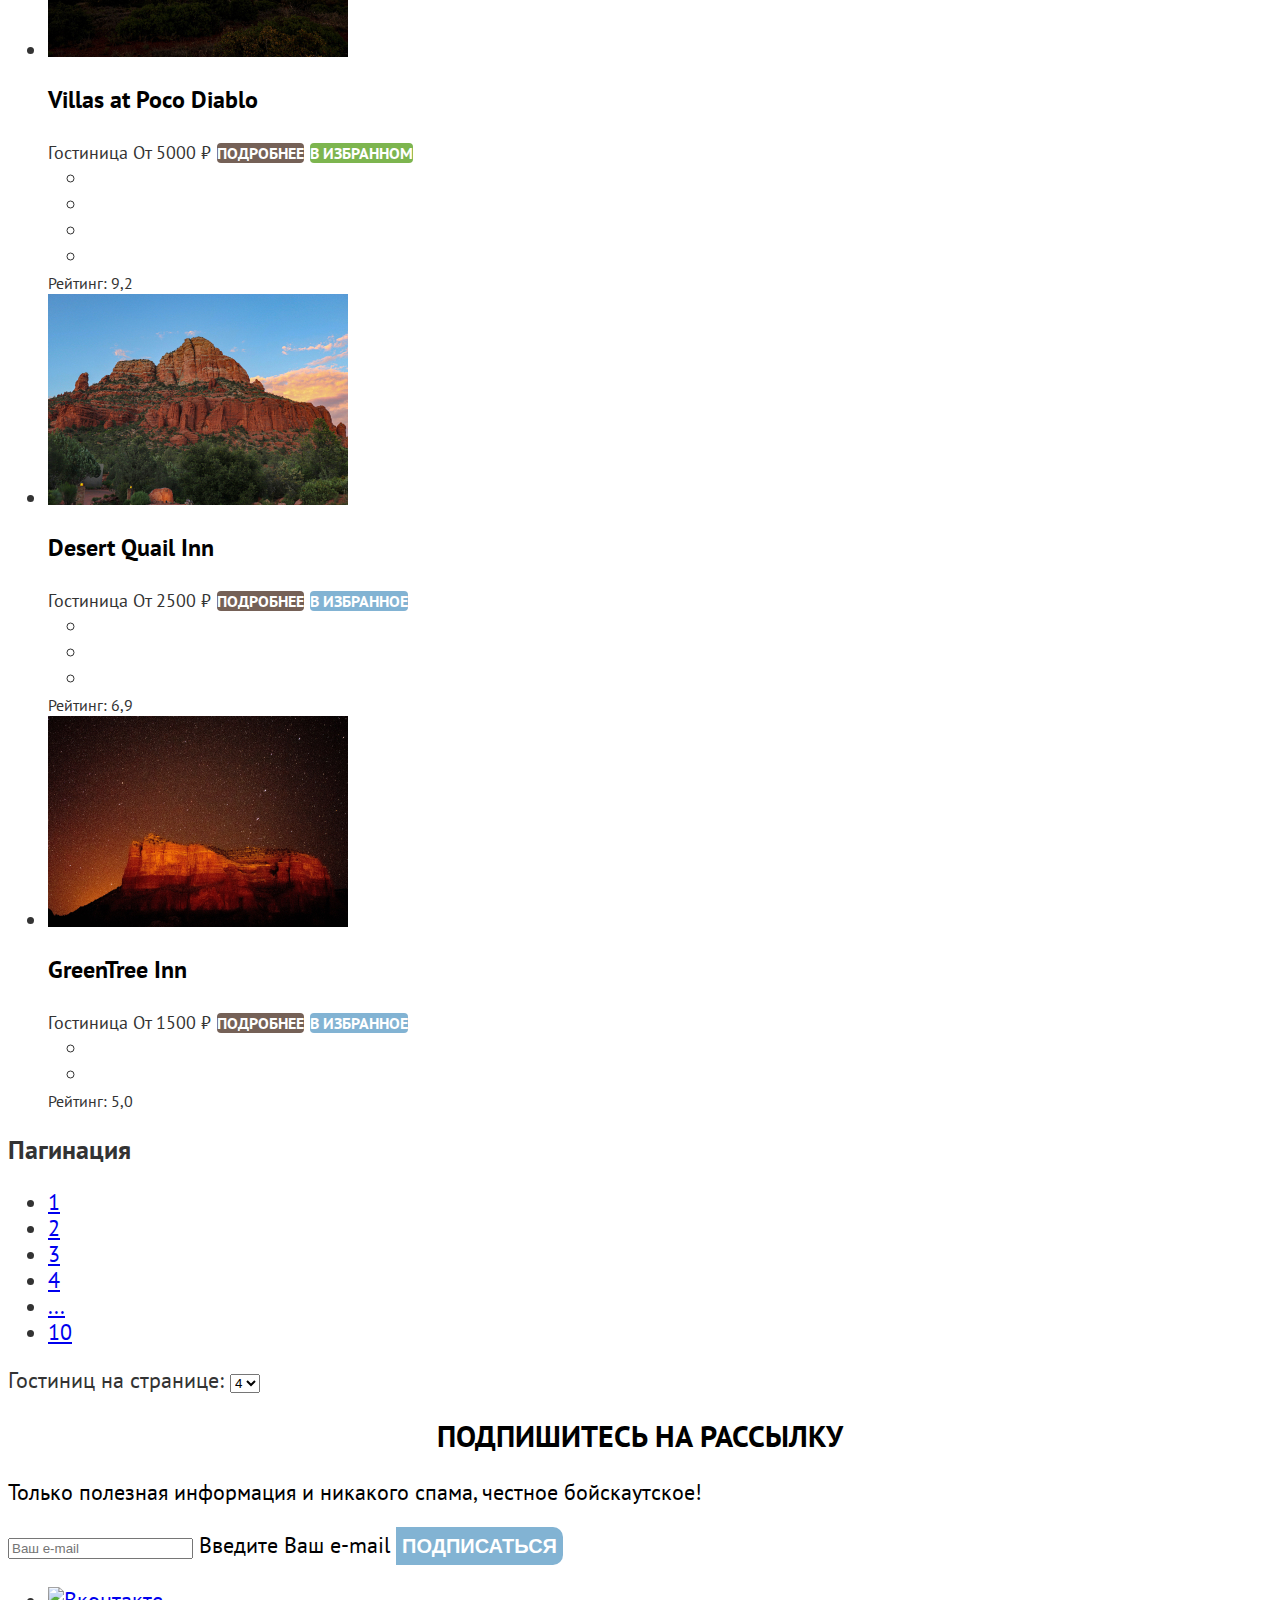
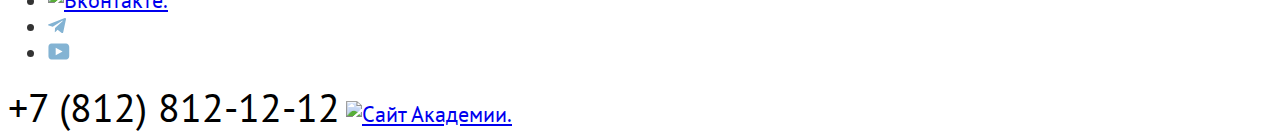
==== commit 1a985a35: "завершила базовую стилизацию" ====
--- a/catalog.html
+++ b/catalog.html
@@ -51,7 +51,7 @@
         <ul class="breadcrumbs">
           <li class="breadcrumbs-item">
             <a class="breadcrumbs-link" href="index.html">
-              <img src="/images/union.svg" alt="Главная страница">
+              <img src="/images/union.svg" alt="Главная страница.">
             </a>
           </li>
           <li class="breadcrumbs-item">
@@ -61,18 +61,18 @@
         <form class="catalog-filter" action="https://echo.htmlacademy.ru/" method="get">
           <fieldset class="catalog-filter-group">
             <legend class="catalog-filter-title">Инфраструктура</legend>
-                <label class="control">
-                  <input class="control-checkbox" type="checkbox" name="pool" checked>
-                  Бассейн
-                </label>
-                <label class="control">
-                  <input class="control-checkbox" type="checkbox" name="parking" checked>
-                  Парковка
-                </label>
-                <label class="control">
-                  <input class="control-checkbox" type="checkbox" name="WiFi">
-                  Wi-Fi
-                </label>
+            <label class="control">
+              <input class="control-checkbox" type="checkbox" name="pool" checked>
+              Бассейн
+            </label>
+            <label class="control">
+              <input class="control-checkbox" type="checkbox" name="parking" checked>
+              Парковка
+            </label>
+            <label class="control">
+              <input class="control-checkbox" type="checkbox" name="WiFi">
+              Wi-Fi
+            </label>
           </fieldset>
           <fieldset class="catalog-filter-group">
             <legend class="catalog-filter-title">Тип жилья</legend>
@@ -111,17 +111,17 @@
         </select>
         <ul class="catalog-view">
           <li class="catalog-view-item">
-            <a href="#" class="">
+            <a href="#">
               <span class="visually-hidden">Показать карточки </span>
             </a>
           </li>
           <li class="catalog-view-item">
-            <a href="#" class="">
+            <a href="#">
               <span class="visually-hidden">Показать карточки развернуто</span>
             </a>
           </li>
           <li class="catalog-view-item">
-            <a href="#" class="">
+            <a href="#" >
               <span class="visually-hidden">Показать списком</span>
             </a>
           </li>
@@ -137,7 +137,7 @@
             <b class="hotel-card-price">От 4000 ₽</b>
             <a class="button" href="#">Подробнее</a>
             <a class="button favourites-button" href="#">В избранное</a>
-            <ul class="hotel-raiting-list" aria-label="4 звезды">
+            <ul class="hotel-raiting-list" aria-label="4 звезды.">
               <li class="hotel-raiting-item"></li>
               <li class="hotel-raiting-item"></li>
               <li class="hotel-raiting-item"></li>
@@ -155,8 +155,8 @@
             <b class="hotel-card-price">От 5000 ₽</b>
             <a class="button" href="#">Подробнее</a>
             <a class="button decided-favourites-button" href="#">В избранном</a>
-            <ul class="hotel-raiting-list" aria-label="4 звезды">
-              <li class="hotel-raiting-item" ></li>
+            <ul class="hotel-raiting-list" aria-label="4 звезды.">
+              <li class="hotel-raiting-item"></li>
               <li class="hotel-raiting-item"></li>
               <li class="hotel-raiting-item"></li>
               <li class="hotel-raiting-item"></li>
@@ -173,7 +173,7 @@
             <b class="hotel-card-price">От 2500 ₽</b>
             <a class="button" href="#">Подробнее</a>
             <a class="button favourites-button" href="#">В избранное</a>
-            <ul class="hotel-raiting-list" aria-label="3 звезды">
+            <ul class="hotel-raiting-list" aria-label="3 звезды.">
               <li class="hotel-raiting-item"></li>
               <li class="hotel-raiting-item"></li>
               <li class="hotel-raiting-item"></li>
@@ -190,7 +190,7 @@
             <b class="hotel-card-price">От 1500 ₽</b>
             <a class="button" href="#">Подробнее</a>
             <a class="button favourites-button" href="#">В избранное</a>
-            <ul class="hotel-raiting-list" aria-label="2 звезды">
+            <ul class="hotel-raiting-list" aria-label="2 звезды.">
               <li class="hotel-raiting-item"></li>
               <li class="hotel-raiting-item"></li>
             </ul>
@@ -199,6 +199,7 @@
         </ul>
       </section>
       <section class="pagination">
+        <h3 class="visually-hidden">Пагинация</h3>
         <ul class="pagination-list">
           <li class="pagination-item">
             <a class="pagination-link" href="#"> 1 </a>
@@ -232,9 +233,9 @@
         <h2 class="title black-font"> Подпишитесь на рассылку </h2>
         <p>Только полезная информация и никакого спама, честное бойскаутское!</p>
         <form class="newsletter-form" action="ttps://echo.htmlacademy.ru/" method="post">
-            <!-- надо тут р для последующей стилизации или нет-->
-            <input type="email" name="newsletter-email" id="newsletter-email" placeholder="Ваш e-mail" id="email">
-            <label for="email" class="visually-hidden">Введите Ваш e-mail </label>
+          <!-- надо тут р для последующей стилизации или нет-->
+          <input type="email" name="newsletter-email" placeholder="Ваш e-mail" id="email">
+          <label for="email" class="visually-hidden">Введите Ваш e-mail </label>
           <button class=" button newsletter-button" type="submit">Подписаться</button>
         </form>
       </section>
@@ -243,17 +244,17 @@
       <ul class="footer-social-list">
         <li class="footer-social-item">
           <a class="footer-social-button" href="https://vk.com/htmlacademy">
-            <img src="images/vk.svg" alt="Вконтакте" width="24px" height="14px">
+            <img src="images/vk.svg" alt="Вконтакте." width="24" height="14">
           </a>
         </li>
         <li class="footer-social-item">
           <a class="footer-social-button" href="https://t.me/htmlacademy">
-            <img src="images/telegram.svg" alt="Вконтакте" width="18px" height="16px">
+            <img src="images/telegram.svg" alt="Телеграм." width="18" height="16">
           </a>
         </li>
         <li class="footer-social-item">
           <a class="footer-social-button" href="https://www.youtube.com/user/htmlacademyru">
-            <img src="images/utube.svg" alt="Вконтакте" width="22px" height="17px">
+            <img src="images/utube.svg" alt="Ютуб." width="22" height="17">
           </a>
         </li>
       </ul>
--- a/styles/styles.css
+++ b/styles/styles.css
@@ -2,8 +2,8 @@
   font-family: "PT Sans";
   font-style: normal;
   font-weight: 400;
-  src: url("../fonts/PTSans-400.woff2") format("woff2"),
-    url("../fonts/PTSans-400.woff") format("woff");
+  src: url("../fonts/pt-sans-400.woff2") format("woff2"),
+    url("../fonts/pt-sans-400.woff") format("woff");
   font-display: swap;
 }
 
@@ -11,8 +11,8 @@
   font-family: "PT Sans";
   font-style: normal;
   font-weight: 700;
-  src: url("../fonts/PTSans-700.woff2") format("woff2"),
-    url("../fonts/PTSans-700.woff") format("woff");
+  src: url("../fonts/pt-sans-700.woff2") format("woff2"),
+    url("../fonts/pt-sans-700.woff") format("woff");
   font-display: swap;
 }
 
@@ -28,7 +28,6 @@
 
 /* так как  кнопки чаще всего используются на всех страницах сайта. Именно поэтому стили кнопок мы зададим сразу после body. */
 .button {
-  font-family: inherit;
   font-weight: 700;
   font-size: 16px;
   line-height: 20px;
@@ -46,37 +45,33 @@
   background-color: #82b3d3;
   border-color: #82b3d3;
   box-shadow: none;
-  border-radius: 0px 10px 10px 0px;
+  border-radius: 0 10px 10px 0;
   border-style: none;
 }
 
-.search-button{
+.search-button {
   font-size: 20px;
   line-height: 36px;
 }
 
-.apply-button{
+.apply-button {
   background-color: #82b3d3;
   border-style: none;
 }
 
-.favourites-button{
+.favourites-button {
   background-color: #82b3d3;
 }
 
-.decided-favourites-button{
+.decided-favourites-button {
   background-color: #7db54f;
 }
 
 .page-header {
   color: #000000;
-  background-color: inherit;
-  /* цвет фона такой же, как и у родителя body. надо ли его тут дублировать*/
 }
 
 .main-navigation-link {
-  font-family: inherit;
-  font-style: inherit;
   font-weight: 700;
   font-size: 20px;
   line-height: 26px;
@@ -102,8 +97,6 @@
 }
 
 .title {
-  font-family: inherit;
-  font-style: inherit;
   font-weight: 700;
   font-size: 30px;
   line-height: 36px;
@@ -117,18 +110,12 @@
 }
 
 .advantage-title {
-  font-family: inherit;
-  font-style: inherit;
-  font-weight: 700;
   font-size: 24px;
   line-height: 28px;
   text-transform: uppercase;
 }
 
 .advantage-description {
-  font-family: inherit;
-  font-style: inherit;
-  font-weight: 400;
   font-size: 18px;
   line-height: 21px;
 }
@@ -141,13 +128,6 @@
   color: #ffffff;
 }
 
-.town-description {
-  font-family: inherit;
-  font-weight: 400;
-  font-size: 18px;
-  line-height: 21px;
-  color: inherit;
-}
 
 .newsletter {
   background-image: url("../images/background.png");
@@ -156,13 +136,13 @@
   color: #ffffff;
   background-repeat: no-repeat;
 }
-.newsletter-catalog{
+
+.newsletter-catalog {
   background-color: #ffffff;
-  color:#000000;
+  color: #000000;
 }
+
 .telephone-number {
-  font-family: inherit;
-  font-weight: inherit;
   font-size: 40px;
   line-height: 40px;
   text-align: center;
@@ -180,11 +160,21 @@
 }
 
 .hotel-card-title {
-  font-family: inherit;
-  font-style: inherit;
   font-weight: 700;
   font-size: 24px;
   line-height: 28px;
   color: #000000;
 
 }
+
+.hotel-card-price{
+  font-size: 18px;
+line-height: 21px;
+font-weight: 400;
+}
+
+.hotel-card-raiting{
+  font-weight: 400;
+font-size: 16px;
+line-height: 20px;
+}
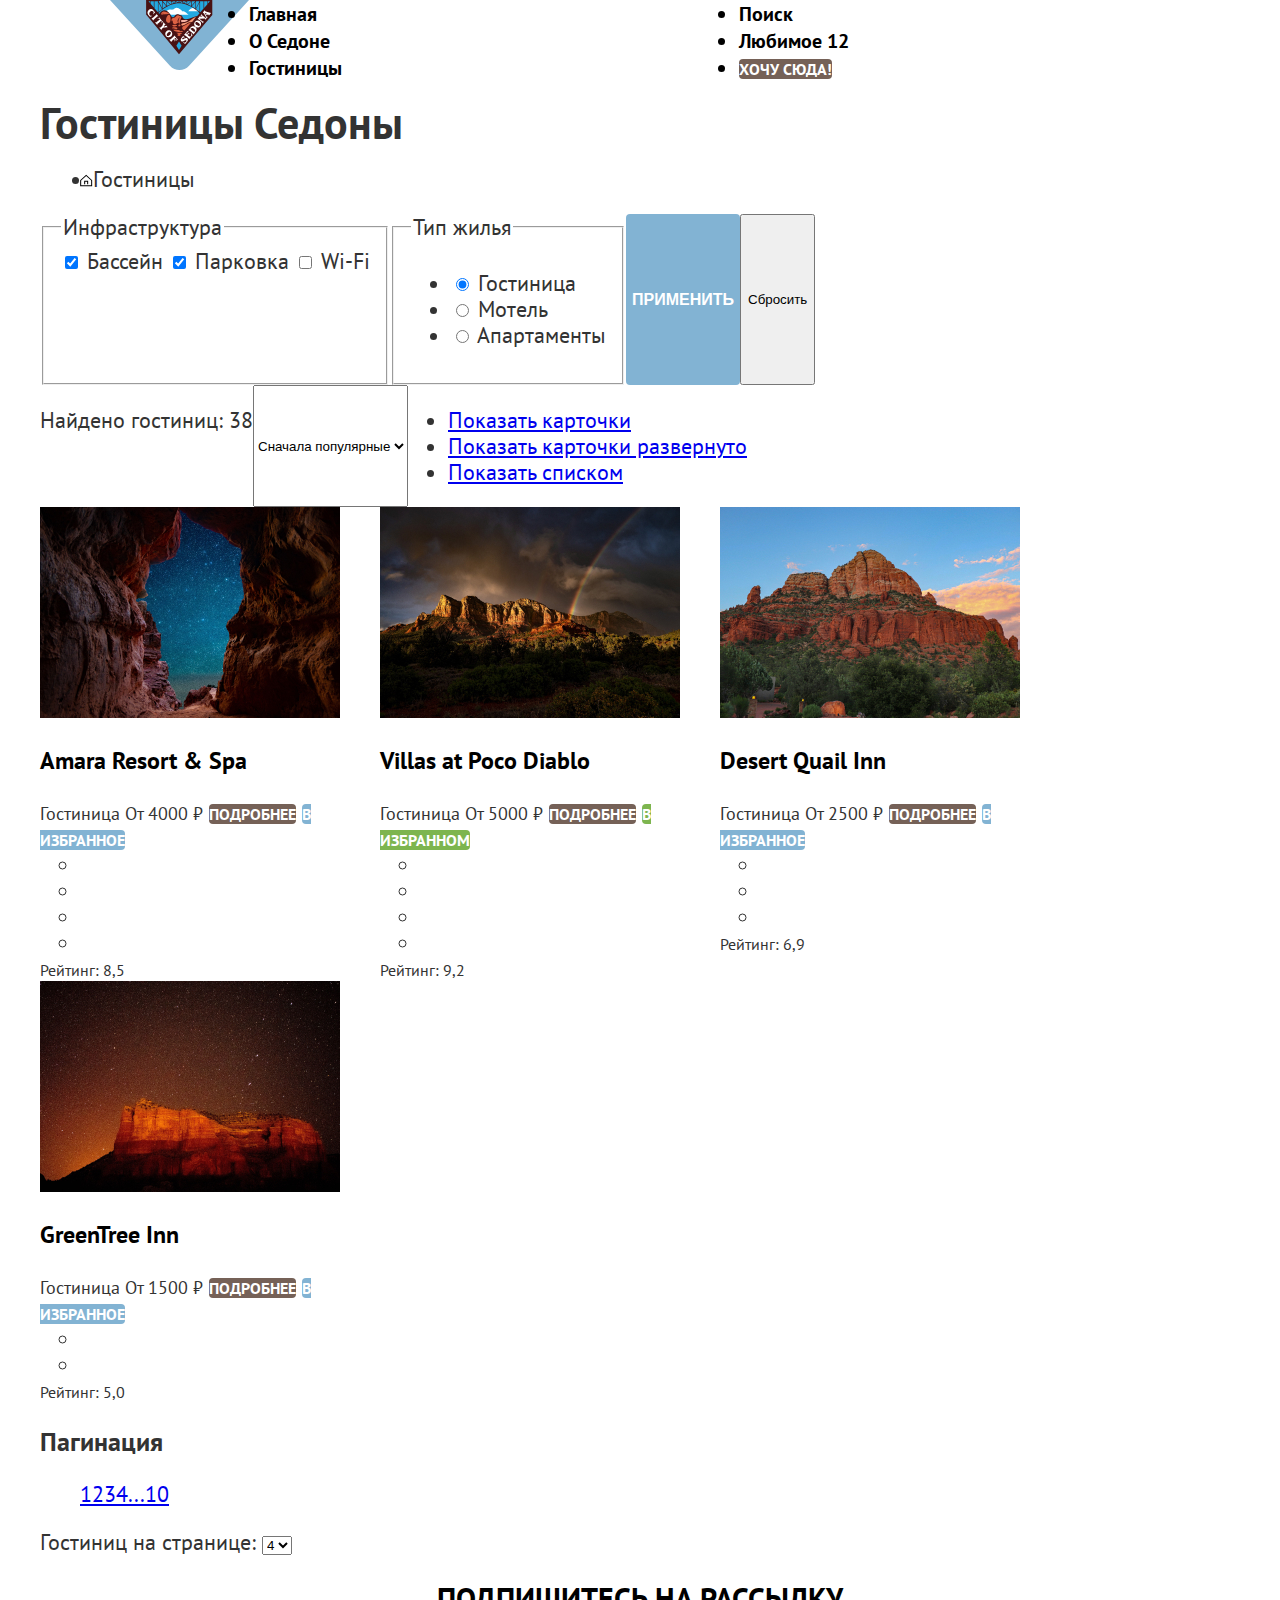
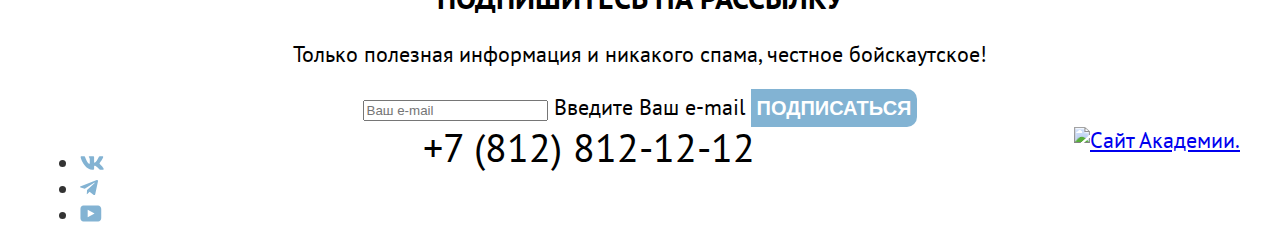
==== commit a1c5c2cd: "разметка больших блоков страницы на флексах" ====
--- a/catalog.html
+++ b/catalog.html
@@ -8,260 +8,266 @@
   </head>
 
   <body>
-
-    <header class="page-header">
-      <a href="index.html">
-        <img src="images/logo-main.svg" width="139" height="70" alt="Логотип.">
-      </a>
-      <nav class="main-navigation">
-        <ul class="main-navigation-list">
-          <li class="main-navigation-item">
-            <a class="main-navigation-link" href="index.html">Главная </a>
-          </li>
-          <li class="main-navigation-item">
-            <a class="main-navigation-link" href="#">О Седоне</a>
-          </li>
-          <li class="main-navigation-item">
-            <a class="main-navigation-link navigation-link-current">Гостиницы</a>
-          </li>
-        </ul>
-        <ul class="main-navigation-list navigation_users">
-          <li class="main-navigation-item">
-            <a class="main-navigation-link" href="#">
-              <span class="visually-hidden">Поиск</span>
-            </a>
-          </li>
-          <li class="main-navigation-item">
-            <a class="main-navigation-link" href="#">
-              <span class="visually-hidden">Любимое</span>
-              <span class="favourite-count">12</span>
-            </a>
-          </li>
-          <li class="main-navigation-item choice_forme">
-            <a class="button" href="#"> Хочу сюда!</a>
-          </li>
-        </ul>
-      </nav>
-    </header>
-
-    <main class="main-inner">
-
-      <header>
-        <h1 class="inner-header-title">Гостиницы Седоны</h1>
-        <ul class="breadcrumbs">
-          <li class="breadcrumbs-item">
-            <a class="breadcrumbs-link" href="index.html">
-              <img src="/images/union.svg" alt="Главная страница.">
-            </a>
-          </li>
-          <li class="breadcrumbs-item">
-            <a class="breadcrumbs-link">Гостиницы</a>
-          </li>
-        </ul>
-        <form class="catalog-filter" action="https://echo.htmlacademy.ru/" method="get">
-          <fieldset class="catalog-filter-group">
-            <legend class="catalog-filter-title">Инфраструктура</legend>
-            <label class="control">
-              <input class="control-checkbox" type="checkbox" name="pool" checked>
-              Бассейн
-            </label>
-            <label class="control">
-              <input class="control-checkbox" type="checkbox" name="parking" checked>
-              Парковка
-            </label>
-            <label class="control">
-              <input class="control-checkbox" type="checkbox" name="WiFi">
-              Wi-Fi
-            </label>
-          </fieldset>
-          <fieldset class="catalog-filter-group">
-            <legend class="catalog-filter-title">Тип жилья</legend>
-            <ul class="catalog-filter-list">
-              <li class="catalog-filter-item">
-                <label class="control">
-                  <input class="control-radio" type="radio" name="house-type" value="hotel" checked> Гостиница
-                </label>
+    <div class="page-container">
+      <header class="page-header">
+        <a class="navigation-logo" href="index.html">
+          <img src="images/logo-main.svg" width="139" height="70" alt="Логотип.">
+        </a>
+        <nav class="main-navigation">
+          <ul class="main-navigation-list">
+            <li class="main-navigation-item">
+              <a class="main-navigation-link" href="index.html">Главная </a>
+            </li>
+            <li class="main-navigation-item">
+              <a class="main-navigation-link" href="#">О Седоне</a>
+            </li>
+            <li class="main-navigation-item">
+              <a class="main-navigation-link navigation-link-current">Гостиницы</a>
+            </li>
+          </ul>
+          <ul class="main-navigation-list navigation_user">
+            <li class="main-navigation-item">
+              <a class="main-navigation-link" href="#">
+                <span class="visually-hidden">Поиск</span>
+              </a>
+            </li>
+            <li class="main-navigation-item">
+              <a class="main-navigation-link" href="#">
+                <span class="visually-hidden">Любимое</span>
+                <span class="favourite-count">12</span>
+              </a>
+            </li>
+            <li class="main-navigation-item choice_forme">
+              <a class="button" href="#"> Хочу сюда!</a>
+            </li>
+          </ul>
+        </nav>
+      </header>
+
+      <main class="main-inner main-container">
+
+        <header>
+          <h1 class="inner-header-title">Гостиницы Седоны</h1>
+          <ul class="breadcrumbs">
+            <li class="breadcrumbs-item">
+              <a class="breadcrumbs-link" href="index.html">
+                <img src="/images/union.svg" alt="Главная страница.">
+              </a>
+            </li>
+            <li class="breadcrumbs-item">
+              <a class="breadcrumbs-link">Гостиницы</a>
+            </li>
+          </ul>
+          <form class="catalog-filter" action="https://echo.htmlacademy.ru/" method="get">
+            <fieldset class="catalog-filter-group">
+              <legend class="catalog-filter-title">Инфраструктура</legend>
+              <label class="control">
+                <input class="control-checkbox" type="checkbox" name="pool" checked>
+                Бассейн
+              </label>
+              <label class="control">
+                <input class="control-checkbox" type="checkbox" name="parking" checked>
+                Парковка
+              </label>
+              <label class="control">
+                <input class="control-checkbox" type="checkbox" name="WiFi">
+                Wi-Fi
+              </label>
+            </fieldset>
+            <fieldset class="catalog-filter-group">
+              <legend class="catalog-filter-title">Тип жилья</legend>
+              <ul class="catalog-filter-list">
+                <li class="catalog-filter-item">
+                  <label class="control">
+                    <input class="control-radio" type="radio" name="house-type" value="hotel" checked> Гостиница
+                  </label>
+                </li>
+                <li class="catalog-filter-item">
+                  <label class="control">
+                    <input class="control-radio" type="radio" name="house-type" value="motel"> Мотель
+                  </label>
+                </li>
+                <li class="catalog-filter-item">
+                  <label class="control">
+                    <input class="control-radio" type="radio" name="house-type" value="apartments"> Апартаменты
+                  </label>
+                </li>
+              </ul>
+            </fieldset>
+            <button class="button apply-button" type="submit">Применить</button>
+            <button class="button-reset" type="reset">Сбросить</button>
+          </form>
+        </header>
+
+        <section class="hotel-menu">
+          <h2 class="visually-hidden" hidden> Выбор жилья в Седоне</h2>
+          <div class="catalog-filter-results">
+            <p>
+              Найдено гостиниц: <span> 38 </span>
+            </p>
+            <select class="select-control" aria-label="Отсортировать.">
+              <option value="popular">Сначала популярные</option>
+              <option value="cheap">Сначала дешевые</option>
+              <option value="expensive">Сначала дорогие</option>
+            </select>
+            <ul class="catalog-view">
+              <li class="catalog-view-item">
+                <a href="#">
+                  <span class="visually-hidden">Показать карточки </span>
+                </a>
               </li>
-              <li class="catalog-filter-item">
-                <label class="control">
-                  <input class="control-radio" type="radio" name="house-type" value="motel"> Мотель
-                </label>
+              <li class="catalog-view-item">
+                <a href="#">
+                  <span class="visually-hidden">Показать карточки развернуто</span>
+                </a>
               </li>
-              <li class="catalog-filter-item">
-                <label class="control">
-                  <input class="control-radio" type="radio" name="house-type" value="apartments"> Апартаменты
-                </label>
+              <li class="catalog-view-item">
+                <a href="#">
+                  <span class="visually-hidden">Показать списком</span>
+                </a>
               </li>
             </ul>
-          </fieldset>
-          <button class="button apply-button" type="submit">Применить</button>
-          <button class="button-reset" type="reset">Сбросить</button>
-        </form>
-      </header>
-
-      <section class="hotel-menu">
-        <h2 class="visually-hidden"> Выбор жилья в Седоне</h2>
-        <p class="catalog-filter-results">
-          Найдено гостиниц: <span> 38 </span>
-        </p>
-        <select class="select-control" aria-label="Отсортировать.">
-          <option value="popular">Сначала популярные</option>
-          <option value="cheap">Сначала дешевые</option>
-          <option value="expensive">Сначала дорогие</option>
-        </select>
-        <ul class="catalog-view">
-          <li class="catalog-view-item">
-            <a href="#">
-              <span class="visually-hidden">Показать карточки </span>
-            </a>
-          </li>
-          <li class="catalog-view-item">
-            <a href="#">
-              <span class="visually-hidden">Показать карточки развернуто</span>
-            </a>
-          </li>
-          <li class="catalog-view-item">
-            <a href="#" >
-              <span class="visually-hidden">Показать списком</span>
-            </a>
-          </li>
-        </ul>
-        <ul class="hotel-list">
-          <li class="hotel-card">
-            <a class="hotel-card-link" href="#">
-              <img class="hotel-card-image" src="images/hotels/Amara-Resort.jpg" width="300" height="211"
-                alt="Гостиница Amara Resort & Spa.">
-              <h3 class="hotel-card-title">Amara Resort & Spa</h3>
-            </a>
-            <span class="hotel-card-price">Гостиница </span>
-            <b class="hotel-card-price">От 4000 ₽</b>
-            <a class="button" href="#">Подробнее</a>
-            <a class="button favourites-button" href="#">В избранное</a>
-            <ul class="hotel-raiting-list" aria-label="4 звезды.">
-              <li class="hotel-raiting-item"></li>
-              <li class="hotel-raiting-item"></li>
-              <li class="hotel-raiting-item"></li>
-              <li class="hotel-raiting-item"></li>
-            </ul>
-            <b class="hotel-card-raiting">Рейтинг: 8,5 </b>
-          </li>
-          <li class="hotel-card">
-            <a class="hotel-card-link" href="#">
-              <img class="hotel-card-image" src="images/hotels/Villas-at-Poco-Diablo.jpg" width="300" height="211"
-                alt="Гостиница Villas at Poco Diablo.">
-              <h3 class="hotel-card-title">Villas at Poco Diablo</h3>
-            </a>
-            <span class="hotel-card-price">Гостиница </span>
-            <b class="hotel-card-price">От 5000 ₽</b>
-            <a class="button" href="#">Подробнее</a>
-            <a class="button decided-favourites-button" href="#">В избранном</a>
-            <ul class="hotel-raiting-list" aria-label="4 звезды.">
-              <li class="hotel-raiting-item"></li>
-              <li class="hotel-raiting-item"></li>
-              <li class="hotel-raiting-item"></li>
-              <li class="hotel-raiting-item"></li>
-            </ul>
-            <b class="hotel-card-raiting">Рейтинг: 9,2 </b>
-          </li>
-          <li class="hotel-card">
-            <a class="hotel-card-link" href="#">
-              <img class="hotel-card-image" src="images/hotels/Desert-Quail-Inn.jpg" width="300" height="211"
-                alt="Гостиница Desert Quail Inn.">
-              <h3 class="hotel-card-title">Desert Quail Inn</h3>
-            </a>
-            <span class="hotel-card-price">Гостиница </span>
-            <b class="hotel-card-price">От 2500 ₽</b>
-            <a class="button" href="#">Подробнее</a>
-            <a class="button favourites-button" href="#">В избранное</a>
-            <ul class="hotel-raiting-list" aria-label="3 звезды.">
-              <li class="hotel-raiting-item"></li>
-              <li class="hotel-raiting-item"></li>
-              <li class="hotel-raiting-item"></li>
-            </ul>
-            <b class="hotel-card-raiting">Рейтинг: 6,9 </b>
-          </li>
-          <li class="hotel-card">
-            <a class="hotel-card-link" href="#">
-              <img class="hotel-card-image" src="images/hotels/GreenTree-Inn.jpg" width="300" height="211"
-                alt="Гостиница GreenTree Inn.">
-              <h3 class="hotel-card-title">GreenTree Inn</h3>
-            </a>
-            <span class="hotel-card-price">Гостиница </span>
-            <b class="hotel-card-price">От 1500 ₽</b>
-            <a class="button" href="#">Подробнее</a>
-            <a class="button favourites-button" href="#">В избранное</a>
-            <ul class="hotel-raiting-list" aria-label="2 звезды.">
-              <li class="hotel-raiting-item"></li>
-              <li class="hotel-raiting-item"></li>
-            </ul>
-            <b class="hotel-card-raiting">Рейтинг: 5,0 </b>
-          </li>
-        </ul>
-      </section>
-      <section class="pagination">
-        <h3 class="visually-hidden">Пагинация</h3>
-        <ul class="pagination-list">
-          <li class="pagination-item">
-            <a class="pagination-link" href="#"> 1 </a>
-          </li>
-          <li class="pagination-item">
-            <a class="pagination-link" href="#"> 2 </a>
-          </li>
-          <li class="pagination-item">
-            <a class="pagination-link" href="#"> 3 </a>
-          </li>
-          <li class="pagination-item">
-            <a class="pagination-link" href="#"> 4 </a>
-          </li>
-          <li class="pagination-item">
-            <a class="pagination-link" href="#"> ... </a>
-          </li>
-          <li class="pagination-item">
-            <a class="pagination-link" href="#"> 10 </a>
-          </li>
-        </ul>
-        <div class="hotels-count">
-          Гостиниц на странице:
-          <select class="select-hotels-count" aria-label="Выбор количества гостиниц на странице.">
-            <option value="four">4</option>
-            <option value="six">6</option>
-            <option value="eight">8</option>
-          </select>
+          </div>
+          <ul class="hotel-list">
+            <li class="hotel-card">
+              <a class="hotel-card-link" href="#">
+                <img class="hotel-card-image" src="images/hotels/Amara-Resort.jpg" width="300" height="211"
+                  alt="Гостиница Amara Resort & Spa.">
+                <h3 class="hotel-card-title">Amara Resort & Spa</h3>
+              </a>
+              <span class="hotel-card-price">Гостиница </span>
+              <b class="hotel-card-price">От 4000 ₽</b>
+              <a class="button" href="#">Подробнее</a>
+              <a class="button favourites-button" href="#">В избранное</a>
+              <ul class="hotel-raiting-list" aria-label="4 звезды.">
+                <li class="hotel-raiting-item"></li>
+                <li class="hotel-raiting-item"></li>
+                <li class="hotel-raiting-item"></li>
+                <li class="hotel-raiting-item"></li>
+              </ul>
+              <b class="hotel-card-raiting">Рейтинг: 8,5 </b>
+            </li>
+            <li class="hotel-card">
+              <a class="hotel-card-link" href="#">
+                <img class="hotel-card-image" src="images/hotels/Villas-at-Poco-Diablo.jpg" width="300" height="211"
+                  alt="Гостиница Villas at Poco Diablo.">
+                <h3 class="hotel-card-title">Villas at Poco Diablo</h3>
+              </a>
+              <span class="hotel-card-price">Гостиница </span>
+              <b class="hotel-card-price">От 5000 ₽</b>
+              <a class="button" href="#">Подробнее</a>
+              <a class="button decided-favourites-button" href="#">В избранном</a>
+              <ul class="hotel-raiting-list" aria-label="4 звезды.">
+                <li class="hotel-raiting-item"></li>
+                <li class="hotel-raiting-item"></li>
+                <li class="hotel-raiting-item"></li>
+                <li class="hotel-raiting-item"></li>
+              </ul>
+              <b class="hotel-card-raiting">Рейтинг: 9,2 </b>
+            </li>
+            <li class="hotel-card">
+              <a class="hotel-card-link" href="#">
+                <img class="hotel-card-image" src="images/hotels/Desert-Quail-Inn.jpg" width="300" height="211"
+                  alt="Гостиница Desert Quail Inn.">
+                <h3 class="hotel-card-title">Desert Quail Inn</h3>
+              </a>
+              <span class="hotel-card-price">Гостиница </span>
+              <b class="hotel-card-price">От 2500 ₽</b>
+              <a class="button" href="#">Подробнее</a>
+              <a class="button favourites-button" href="#">В избранное</a>
+              <ul class="hotel-raiting-list" aria-label="3 звезды.">
+                <li class="hotel-raiting-item"></li>
+                <li class="hotel-raiting-item"></li>
+                <li class="hotel-raiting-item"></li>
+              </ul>
+              <b class="hotel-card-raiting">Рейтинг: 6,9 </b>
+            </li>
+            <li class="hotel-card">
+              <a class="hotel-card-link" href="#">
+                <img class="hotel-card-image" src="images/hotels/GreenTree-Inn.jpg" width="300" height="211"
+                  alt="Гостиница GreenTree Inn.">
+                <h3 class="hotel-card-title">GreenTree Inn</h3>
+              </a>
+              <span class="hotel-card-price">Гостиница </span>
+              <b class="hotel-card-price">От 1500 ₽</b>
+              <a class="button" href="#">Подробнее</a>
+              <a class="button favourites-button" href="#">В избранное</a>
+              <ul class="hotel-raiting-list" aria-label="2 звезды.">
+                <li class="hotel-raiting-item"></li>
+                <li class="hotel-raiting-item"></li>
+              </ul>
+              <b class="hotel-card-raiting">Рейтинг: 5,0 </b>
+            </li>
+          </ul>
+        </section>
+        <section class="pagination">
+          <h3 class="visually-hidden">Пагинация</h3>
+          <ul class="pagination-list">
+            <li class="pagination-item">
+              <a class="pagination-link" href="#"> 1 </a>
+            </li>
+            <li class="pagination-item">
+              <a class="pagination-link" href="#"> 2 </a>
+            </li>
+            <li class="pagination-item">
+              <a class="pagination-link" href="#"> 3 </a>
+            </li>
+            <li class="pagination-item">
+              <a class="pagination-link" href="#"> 4 </a>
+            </li>
+            <li class="pagination-item">
+              <a class="pagination-link" href="#"> ... </a>
+            </li>
+            <li class="pagination-item">
+              <a class="pagination-link" href="#"> 10 </a>
+            </li>
+          </ul>
+          <div class="hotels-count">
+            Гостиниц на странице:
+            <select class="select-hotels-count" aria-label="Выбор количества гостиниц на странице.">
+              <option value="four">4</option>
+              <option value="six">6</option>
+              <option value="eight">8</option>
+            </select>
+          </div>
+        </section>
+        <section class="newsletter-catalog">
+          <h2 class="title black-font"> Подпишитесь на рассылку </h2>
+          <p>Только полезная информация и никакого спама, честное бойскаутское!</p>
+          <form class="newsletter-form" action="ttps://echo.htmlacademy.ru/" method="post">
+            <!-- надо тут р для последующей стилизации или нет-->
+            <input type="email" name="newsletter-email" placeholder="Ваш e-mail" id="email">
+            <label for="email" class="visually-hidden">Введите Ваш e-mail </label>
+            <button class=" button newsletter-button" type="submit">Подписаться</button>
+          </form>
+        </section>
+
+      </main>
+      <footer>
+        <div class="page-footer-container">
+          <ul class="footer-social-list">
+            <li class="footer-social-item">
+              <a class="footer-social-button" href="https://vk.com/htmlacademy">
+                <img src="images/vk.svg" alt="Вконтакте." width="24" height="14">
+              </a>
+            </li>
+            <li class="footer-social-item">
+              <a class="footer-social-button" href="https://t.me/htmlacademy">
+                <img src="images/telegram.svg" alt="Телеграм." width="18" height="16">
+              </a>
+            </li>
+            <li class="footer-social-item">
+              <a class="footer-social-button" href="https://www.youtube.com/user/htmlacademyru">
+                <img src="images/utube.svg" alt="Ютуб." width="22" height="17">
+              </a>
+            </li>
+          </ul>
+          <a class="telephone-number" href="tel:+78128121212">+7 (812) 812-12-12</a>
+          <a class="htmlacademy-link" href="https://htmlacademy.ru/"> <img src="images/HTML-Academy.svg" width="115"
+              height="33" alt="Сайт Академии."></a>
         </div>
-      </section>
-      <section class="newsletter-catalog">
-        <h2 class="title black-font"> Подпишитесь на рассылку </h2>
-        <p>Только полезная информация и никакого спама, честное бойскаутское!</p>
-        <form class="newsletter-form" action="ttps://echo.htmlacademy.ru/" method="post">
-          <!-- надо тут р для последующей стилизации или нет-->
-          <input type="email" name="newsletter-email" placeholder="Ваш e-mail" id="email">
-          <label for="email" class="visually-hidden">Введите Ваш e-mail </label>
-          <button class=" button newsletter-button" type="submit">Подписаться</button>
-        </form>
-      </section>
-    </main>
-    <footer>
-      <ul class="footer-social-list">
-        <li class="footer-social-item">
-          <a class="footer-social-button" href="https://vk.com/htmlacademy">
-            <img src="images/vk.svg" alt="Вконтакте." width="24" height="14">
-          </a>
-        </li>
-        <li class="footer-social-item">
-          <a class="footer-social-button" href="https://t.me/htmlacademy">
-            <img src="images/telegram.svg" alt="Телеграм." width="18" height="16">
-          </a>
-        </li>
-        <li class="footer-social-item">
-          <a class="footer-social-button" href="https://www.youtube.com/user/htmlacademyru">
-            <img src="images/utube.svg" alt="Ютуб." width="22" height="17">
-          </a>
-        </li>
-      </ul>
-      <a class="telephone-number" href="tel:+78128121212">+7 (812) 812-12-12</a>
-      <a class="htmlacademy-link" href="https://htmlacademy.ru/"> <img src="images/HTML-Academy.svg" width="115"
-          height="33" alt="Сайт Академии."></a>
-    </footer>
+      </footer>
+    </div>
   </body>
 
 </html>
--- a/styles/styles.css
+++ b/styles/styles.css
@@ -14,6 +14,10 @@
   src: url("../fonts/pt-sans-700.woff2") format("woff2"),
     url("../fonts/pt-sans-700.woff") format("woff");
   font-display: swap;
+}
+
+html {
+  height: 100%;
 }
 
 body {
@@ -24,6 +28,14 @@
   line-height: 26px;
   color: #333333;
   background-color: #ffffff;
+  margin: 0;
+  display: flex;
+  flex-direction: column;
+  min-height: 100%;
+}
+
+.main-container {
+  flex-grow: 1;
 }
 
 /* так как  кнопки чаще всего используются на всех страницах сайта. Именно поэтому стили кнопок мы зададим сразу после body. */
@@ -47,6 +59,7 @@
   box-shadow: none;
   border-radius: 0 10px 10px 0;
   border-style: none;
+
 }
 
 .search-button {
@@ -69,6 +82,28 @@
 
 .page-header {
   color: #000000;
+  display: flex;
+  /*нужен здесь флекс или нет-пока не поняла, но вероятнее нужен */
+}
+
+.navigation-logo {
+  margin-left: 70px;
+}
+
+.main-navigation {
+  display: flex;
+
+}
+
+.main-navigation-list {
+  margin: 0;
+  padding: 0;
+  width: 490px;
+}
+
+.navigation-user {
+  max-width: 300px;
+  margin-left: auto;
 }
 
 .main-navigation-link {
@@ -80,6 +115,11 @@
   text-align: center;
   /* если нужны заглавыне буквы, прописываем еще text-transform*/
   background-color: inherit;
+}
+
+.page-container {
+  width: 1200px;
+  margin: 0 auto;
 }
 
 /* для класса index-main не задаю никаких данных, потому что свойства будут те же самые, что и у body*/
@@ -91,11 +131,19 @@
   background-repeat: no-repeat;
 }
 
+.logo {
+  display: block;
+  /* ставим, так как карттинки-инлайновые элементы*/
+  margin: 0 auto;
+}
+
 /*List*/
 .advantages {
   text-align: center;
 }
 
+
+
 .title {
   font-weight: 700;
   font-size: 30px;
@@ -105,8 +153,44 @@
   text-align: center;
 }
 
+
+
+.advantages-list {
+  margin: 0;
+  padding: 0;
+  display: flex;
+  flex-wrap: wrap;
+  list-style: none;
+
+}
+
+.advantages-item:nth-child(1) {
+  display: flex;
+  flex-wrap: wrap;
+}
+
+.advantages-item:nth-child(2) {
+  display: flex;
+  flex-wrap: wrap;
+}
+
+.no-img-item {
+  width: 400px;
+}
+
+.town-list {
+  display: flex;
+}
+
 .advantage {
   background-color: #82b3d3;
+  width: 400px;
+}
+
+
+.advantage-image {
+  display: block;
+  width: 800px;
 }
 
 .advantage-title {
@@ -119,6 +203,8 @@
   font-size: 18px;
   line-height: 21px;
 }
+
+
 
 .black-font {
   color: #000000;
@@ -135,11 +221,13 @@
   background-color: #b0c4de;
   color: #ffffff;
   background-repeat: no-repeat;
+  text-align: center;
 }
 
 .newsletter-catalog {
   background-color: #ffffff;
   color: #000000;
+  text-align: center;
 }
 
 .telephone-number {
@@ -167,14 +255,56 @@
 
 }
 
-.hotel-card-price{
+.hotel-card-price {
   font-size: 18px;
-line-height: 21px;
-font-weight: 400;
-}
-
-.hotel-card-raiting{
+  line-height: 21px;
   font-weight: 400;
-font-size: 16px;
-line-height: 20px;
-}
+}
+
+.hotel-card-raiting {
+  font-weight: 400;
+  font-size: 16px;
+  line-height: 20px;
+}
+
+.booking-block {
+  text-align: center;
+}
+
+.breadcrumbs {
+  display: flex;
+}
+
+.breadcrumbs-item:first-child {
+  list-style: none;
+}
+
+.catalog-filter {
+  display: flex;
+}
+
+.catalog-filter-results {
+  display: flex;
+}
+
+.hotel-list {
+  display: flex;
+  flex-wrap: wrap;
+  list-style: none;
+  margin: 0;
+  padding: 0;
+}
+
+.hotel-card {
+  width: 340px;
+}
+
+.pagination-list {
+  list-style: none;
+  display: flex;
+}
+
+.page-footer-container {
+  display: flex;
+  justify-content: space-between;
+}
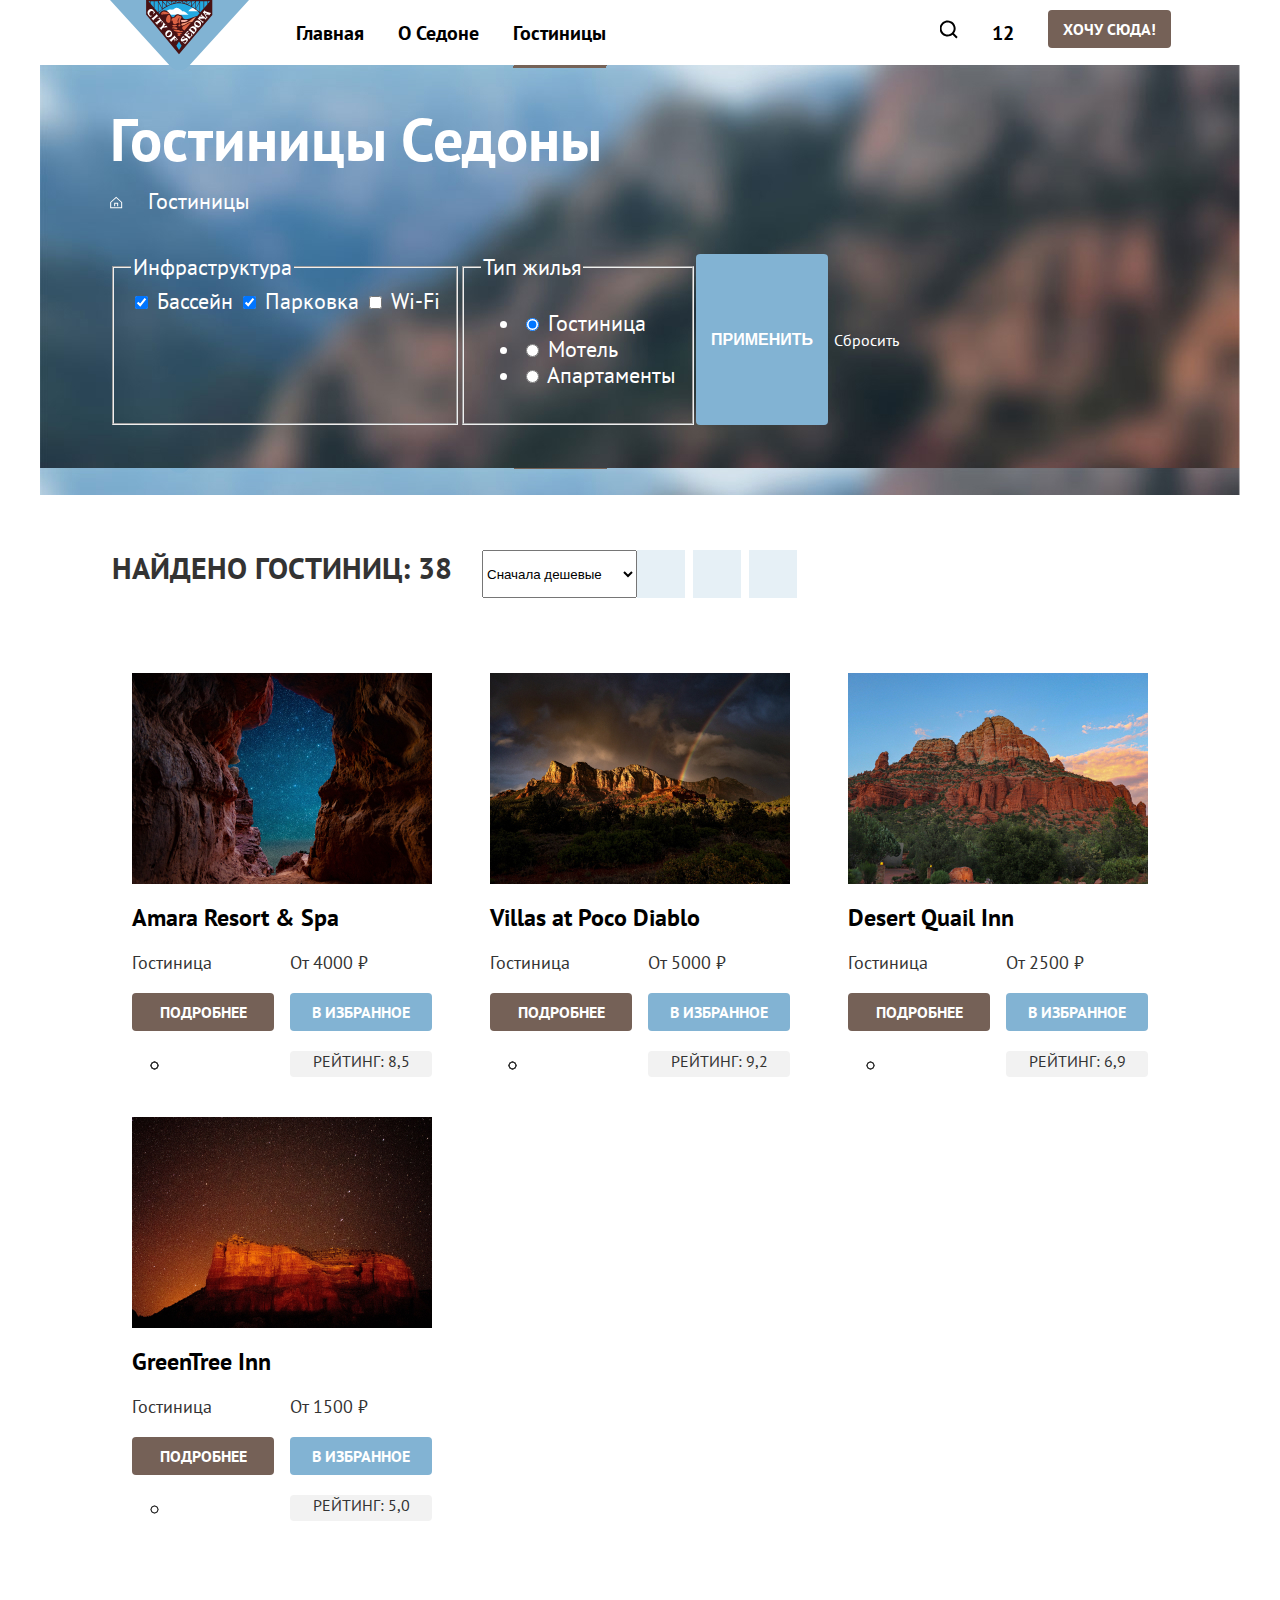
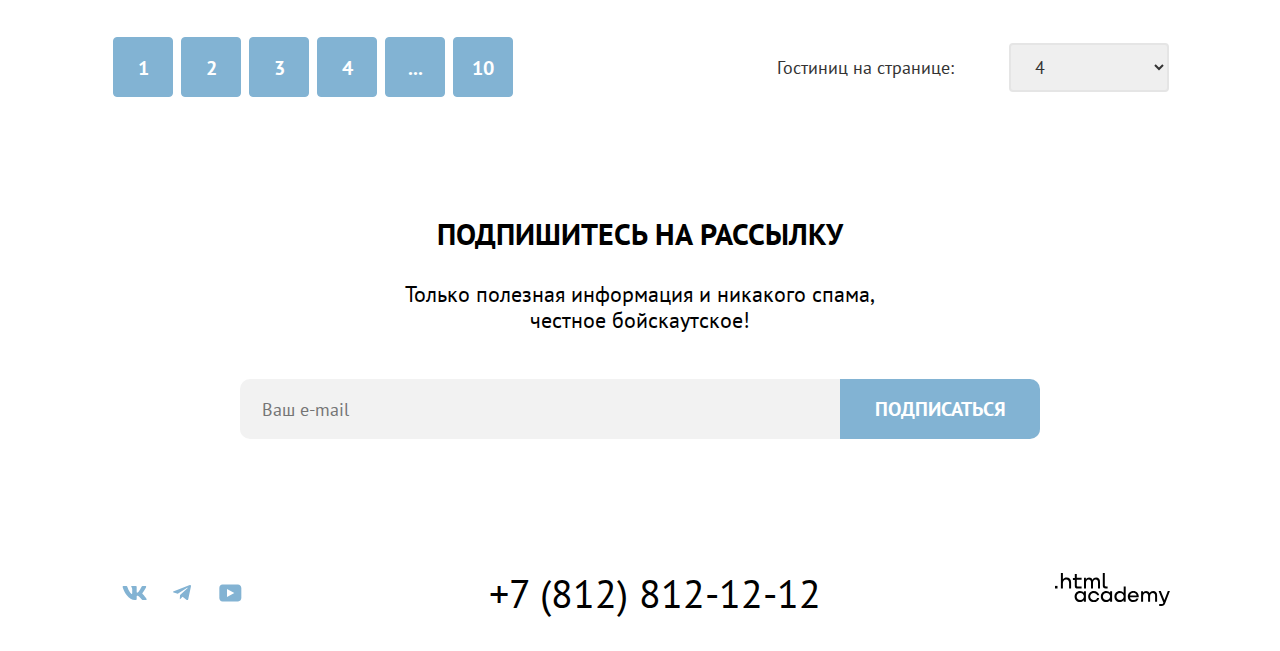
==== commit 7911a666: "сетка на флексах, гридах и выравнивание блоков" ====
--- a/catalog.html
+++ b/catalog.html
@@ -10,43 +10,42 @@
   <body>
     <div class="page-container">
       <header class="page-header">
-        <a class="navigation-logo" href="index.html">
-          <img src="images/logo-main.svg" width="139" height="70" alt="Логотип.">
+        <a class="navigation-logo">
+          <img class="navigation-logo-img" src="images/logo-main.svg" width="139" height="70" alt="Логотип.">
         </a>
         <nav class="main-navigation">
           <ul class="main-navigation-list">
             <li class="main-navigation-item">
-              <a class="main-navigation-link" href="index.html">Главная </a>
+              <a class="main-navigation-link">Главная </a>
             </li>
             <li class="main-navigation-item">
               <a class="main-navigation-link" href="#">О Седоне</a>
             </li>
             <li class="main-navigation-item">
-              <a class="main-navigation-link navigation-link-current">Гостиницы</a>
-            </li>
-          </ul>
-          <ul class="main-navigation-list navigation_user">
-            <li class="main-navigation-item">
-              <a class="main-navigation-link" href="#">
+              <a class="main-navigation-link main-navigation-link-current" href="catalog.html">Гостиницы</a>
+            </li>
+          </ul>
+          <ul class="main-navigation-list navigation-user">
+            <li class="main-navigation-item">
+              <a class="main-navigation-link main-navigation-user" href="#">
                 <span class="visually-hidden">Поиск</span>
               </a>
             </li>
             <li class="main-navigation-item">
-              <a class="main-navigation-link" href="#">
+              <a class="main-navigation-link main-navigation-user" href="#">
                 <span class="visually-hidden">Любимое</span>
                 <span class="favourite-count">12</span>
               </a>
             </li>
             <li class="main-navigation-item choice_forme">
-              <a class="button" href="#"> Хочу сюда!</a>
+              <a class="button" href="#booking_block"> Хочу сюда!</a>
             </li>
           </ul>
         </nav>
       </header>
 
       <main class="main-inner main-container">
-
-        <header>
+        <header class="catalog-filters">
           <h1 class="inner-header-title">Гостиницы Седоны</h1>
           <ul class="breadcrumbs">
             <li class="breadcrumbs-item">
@@ -94,6 +93,7 @@
                 </li>
               </ul>
             </fieldset>
+
             <button class="button apply-button" type="submit">Применить</button>
             <button class="button-reset" type="reset">Сбросить</button>
           </form>
@@ -106,8 +106,8 @@
               Найдено гостиниц: <span> 38 </span>
             </p>
             <select class="select-control" aria-label="Отсортировать.">
+              <option value="cheap">Сначала дешевые</option>
               <option value="popular">Сначала популярные</option>
-              <option value="cheap">Сначала дешевые</option>
               <option value="expensive">Сначала дорогие</option>
             </select>
             <ul class="catalog-view">
@@ -130,9 +130,9 @@
           </div>
           <ul class="hotel-list">
             <li class="hotel-card">
+              <img class="hotel-card-image" src="images/hotels/Amara-Resort.jpg" width="300" height="211"
+              alt="Гостиница Amara Resort & Spa.">
               <a class="hotel-card-link" href="#">
-                <img class="hotel-card-image" src="images/hotels/Amara-Resort.jpg" width="300" height="211"
-                  alt="Гостиница Amara Resort & Spa.">
                 <h3 class="hotel-card-title">Amara Resort & Spa</h3>
               </a>
               <span class="hotel-card-price">Гостиница </span>
@@ -148,15 +148,15 @@
               <b class="hotel-card-raiting">Рейтинг: 8,5 </b>
             </li>
             <li class="hotel-card">
+              <img class="hotel-card-image" src="images/hotels/Villas-at-Poco-Diablo.jpg" width="300" height="211"
+              alt="Гостиница Villas at Poco Diablo.">
               <a class="hotel-card-link" href="#">
-                <img class="hotel-card-image" src="images/hotels/Villas-at-Poco-Diablo.jpg" width="300" height="211"
-                  alt="Гостиница Villas at Poco Diablo.">
                 <h3 class="hotel-card-title">Villas at Poco Diablo</h3>
               </a>
               <span class="hotel-card-price">Гостиница </span>
               <b class="hotel-card-price">От 5000 ₽</b>
               <a class="button" href="#">Подробнее</a>
-              <a class="button decided-favourites-button" href="#">В избранном</a>
+              <a class="button favourites-button" href="#">В избранное</a>
               <ul class="hotel-raiting-list" aria-label="4 звезды.">
                 <li class="hotel-raiting-item"></li>
                 <li class="hotel-raiting-item"></li>
@@ -166,9 +166,9 @@
               <b class="hotel-card-raiting">Рейтинг: 9,2 </b>
             </li>
             <li class="hotel-card">
+              <img class="hotel-card-image" src="images/hotels/Desert-Quail-Inn.jpg" width="300" height="211"
+                  alt="Гостиница Desert Quail Inn.">
               <a class="hotel-card-link" href="#">
-                <img class="hotel-card-image" src="images/hotels/Desert-Quail-Inn.jpg" width="300" height="211"
-                  alt="Гостиница Desert Quail Inn.">
                 <h3 class="hotel-card-title">Desert Quail Inn</h3>
               </a>
               <span class="hotel-card-price">Гостиница </span>
@@ -183,11 +183,11 @@
               <b class="hotel-card-raiting">Рейтинг: 6,9 </b>
             </li>
             <li class="hotel-card">
-              <a class="hotel-card-link" href="#">
-                <img class="hotel-card-image" src="images/hotels/GreenTree-Inn.jpg" width="300" height="211"
+              <img class="hotel-card-image" src="images/hotels/GreenTree-Inn.jpg" width="300" height="211"
                   alt="Гостиница GreenTree Inn.">
-                <h3 class="hotel-card-title">GreenTree Inn</h3>
-              </a>
+          <a class="hotel-card-link" href="#">
+            <h3 class="hotel-card-title">GreenTree Inn</h3>
+          </a>
               <span class="hotel-card-price">Гостиница </span>
               <b class="hotel-card-price">От 1500 ₽</b>
               <a class="button" href="#">Подробнее</a>
@@ -231,12 +231,12 @@
             </select>
           </div>
         </section>
-        <section class="newsletter-catalog">
+        <section class="newsletter newsletter-catalog">
           <h2 class="title black-font"> Подпишитесь на рассылку </h2>
-          <p>Только полезная информация и никакого спама, честное бойскаутское!</p>
+          <p class="black-font">Только полезная информация и никакого спама,<br> честное бойскаутское!</p>
           <form class="newsletter-form" action="ttps://echo.htmlacademy.ru/" method="post">
             <!-- надо тут р для последующей стилизации или нет-->
-            <input type="email" name="newsletter-email" placeholder="Ваш e-mail" id="email">
+            <input class="email" type="email" name="newsletter-email" placeholder="Ваш e-mail" id="email">
             <label for="email" class="visually-hidden">Введите Ваш e-mail </label>
             <button class=" button newsletter-button" type="submit">Подписаться</button>
           </form>
@@ -248,26 +248,77 @@
           <ul class="footer-social-list">
             <li class="footer-social-item">
               <a class="footer-social-button" href="https://vk.com/htmlacademy">
-                <img src="images/vk.svg" alt="Вконтакте." width="24" height="14">
+                <svg class="navigation-icon" aria-hidden="true" focusable="false" width="25" height="14"
+                  viewBox="0 0 25 14" xmlns="http://www.w3.org/2000/svg">
+                  <path fill-rule="evenodd" clip-rule="evenodd"
+                    d="M24.1164 0.948C24.2824 0.402 24.1164 0 23.3214 0H20.6964C20.0284 0 19.7204 0.347 19.5534 0.73C19.5534 0.73 18.2184 3.926 16.3274 6.002C15.7154 6.604 15.4374 6.795 15.1034 6.795C14.9364 6.795 14.6854 6.604 14.6854 6.057V0.948C14.6854 0.292 14.5014 0 13.9454 0H9.81738C9.40038 0 9.14938 0.304 9.14938 0.593C9.14938 1.214 10.0954 1.358 10.1924 3.106V6.904C10.1924 7.737 10.0394 7.888 9.70538 7.888C8.81538 7.888 6.65038 4.677 5.36538 1.003C5.11638 0.288 4.86438 0 4.19338 0H1.56638C0.816382 0 0.666382 0.347 0.666382 0.73C0.666382 1.412 1.55638 4.8 4.81138 9.281C6.98138 12.341 10.0364 14 12.8194 14C14.4884 14 14.6944 13.632 14.6944 12.997V10.684C14.6944 9.947 14.8524 9.8 15.3814 9.8C15.7714 9.8 16.4384 9.992 17.9964 11.467C19.7764 13.216 20.0694 14 21.0714 14H23.6964C24.4464 14 24.8224 13.632 24.6064 12.904C24.3684 12.18 23.5184 11.129 22.3914 9.882C21.7794 9.172 20.8614 8.407 20.5824 8.024C20.1934 7.533 20.3044 7.314 20.5824 6.877C20.5824 6.877 23.7824 2.451 24.1154 0.948H24.1164Z" />
+                </svg>
+                <span class="visually-hidden">Вконтакте</span>
               </a>
             </li>
             <li class="footer-social-item">
               <a class="footer-social-button" href="https://t.me/htmlacademy">
-                <img src="images/telegram.svg" alt="Телеграм." width="18" height="16">
+                <svg class="navigation-icon" width="18" height="16" viewBox="0 0 18 16"
+                  xmlns="http://www.w3.org/2000/svg">
+                  <path
+                    d="M16.785 0.0992597L0.840489 6.24776C-0.247661 6.68481 -0.241365 7.29184 0.640845 7.56253L4.73445 8.83953L14.2058 2.8637C14.6537 2.59121 15.0629 2.7378 14.7265 3.03636L7.05283 9.96185H7.05103L7.05283 9.96275L6.77045 14.1823C7.18413 14.1823 7.36669 13.9925 7.59871 13.7686L9.58705 11.8351L13.7229 14.89C14.4855 15.31 15.0332 15.0941 15.2229 14.1841L17.9379 1.38885C18.2158 0.274623 17.5126 -0.229883 16.785 0.0992597Z" />
+                </svg>
+                <span class="visually-hidden">Телеграмм</span>
               </a>
             </li>
             <li class="footer-social-item">
               <a class="footer-social-button" href="https://www.youtube.com/user/htmlacademyru">
-                <img src="images/utube.svg" alt="Ютуб." width="22" height="17">
+                <svg class="navigation-icon" width="23" height="18" viewBox="0 0 23 18"
+                  xmlns="http://www.w3.org/2000/svg">
+                  <path
+                    d="M18.9402 0.5H3.50738C1.64668 0.5 0.333252 2.09375 0.333252 3.9V13.9937C0.333252 15.9062 1.64668 17.5 3.50738 17.5H19.1591C20.8009 17.5 22.3333 15.9062 22.3333 14.1V3.9C22.1143 2.09375 20.8009 0.5 18.9402 0.5ZM7.99494 13.0375V4.9625L15.3283 9L7.99494 13.0375Z" />
+                </svg>
+                <span class="visually-hidden">Ютуб</span>
               </a>
             </li>
           </ul>
           <a class="telephone-number" href="tel:+78128121212">+7 (812) 812-12-12</a>
-          <a class="htmlacademy-link" href="https://htmlacademy.ru/"> <img src="images/HTML-Academy.svg" width="115"
-              height="33" alt="Сайт Академии."></a>
+          <a href="https://htmlacademy.ru/"> <svg class="htmlacademy-link" width="115" height="33" viewBox="0 0 115 33"
+              fill="none" xmlns="http://www.w3.org/2000/svg">
+              <path d="M0 12.9V15.5H2.5V12.9H0Z" />
+              <path
+                d="M11.6 4.5C10 4.5 8.8 5.2 8 6.2H7.9V0H5.9V15.5H7.9V10.2C7.9 8.1 9.2 6.6 11.2 6.6C13 6.6 14.1 8 14.1 9.8V15.5H16.1V9.4C16.2 6.4 14.3 4.5 11.6 4.5Z"
+                 />
+              <path
+                d="M26.6 4.8H21.8V1.1H19.8V4.9H17.9V6.9H19.8V12.9C19.8 14.6 20.8 15.6 22.5 15.6H26.6V13.6H22.9C22.2 13.6 21.8 13.2 21.8 12.5V6.8H26.6V4.8Z"
+                />
+              <path
+                d="M41.1 4.6C39.5 4.6 38.2 5.4 37.6 6.7H37.5C36.9 5.5 35.7 4.6 34.1 4.6C32.7 4.6 31.6 5.4 31 6.4H30.9V4.8H29V15.4H31V10C31 8 32 6.5 33.6 6.5C35.1 6.5 36 7.5 36 9.1V15.4H38V9.8C38 7.4 39.4 6.5 40.6 6.5C42.1 6.5 43 7.5 43 9.1V15.4H45V8.9C45.1 6.4 43.6 4.6 41.1 4.6Z"
+                 />
+              <path d="M47.8 12.7C47.8 14.4 48.8 15.4 50.6 15.4H52.6V13.4H50.9C50.2 13.4 49.8 13 49.8 12.3V0H47.8V12.7Z"
+                 />
+              <path
+                d="M28.9 19.7C28 18.6 26.7 17.9 25 17.9C21.9 17.9 19.6 20.2 19.6 23.5C19.6 26.8 21.9 29.1 25 29.1C26.8 29.1 28 28.3 28.8 27.2H28.9V28.8H30.9V18.2H28.9V19.7ZM25.3 27.1C23.1 27.1 21.7 25.5 21.7 23.5C21.7 21.5 23.1 19.9 25.3 19.9C27.5 19.9 28.9 21.5 28.9 23.5C28.9 25.4 27.5 27.1 25.3 27.1Z"
+                 />
+              <path
+                d="M44.2 22C43.7 19.6 41.6 17.9 38.8 17.9C35.4 17.9 33.2 20.4 33.2 23.5C33.2 26.6 35.4 29.1 38.8 29.1C41.6 29.1 43.7 27.3 44.2 24.9H42.1C41.7 26.2 40.4 27.2 38.8 27.2C36.6 27.2 35.2 25.6 35.2 23.6C35.2 21.6 36.6 20 38.8 20C40.4 20 41.6 21 42.1 22.2H44.2V22Z"
+                 />
+              <path
+                d="M55.1 19.7C54.2 18.6 52.9 17.9 51.2 17.9C48.1 17.9 45.8 20.2 45.8 23.5C45.8 26.8 48.1 29.1 51.2 29.1C53 29.1 54.2 28.3 55 27.2H55.1V28.8H57.1V18.2H55.1V19.7ZM51.5 27.1C49.3 27.1 47.9 25.5 47.9 23.5C47.9 21.5 49.3 19.9 51.5 19.9C53.7 19.9 55.1 21.5 55.1 23.5C55.1 25.4 53.6 27.1 51.5 27.1Z"
+                 />
+              <path
+                d="M68.7 19.8C67.8 18.7 66.5 17.9 64.8 17.9C61.7 17.9 59.4 20.2 59.4 23.5C59.4 26.8 61.6 29.1 64.8 29.1C66.5 29.1 67.8 28.3 68.6 27.3H68.7V28.8H70.7V13.4H68.7V19.8ZM65.1 27.1C62.9 27.1 61.5 25.5 61.5 23.5C61.5 21.5 62.9 19.9 65.1 19.9C67.3 19.9 68.7 21.5 68.7 23.5C68.6 25.5 67.2 27.1 65.1 27.1Z"
+                 />
+              <path
+                d="M78.3 17.9C75 17.9 72.8 20.4 72.8 23.5C72.8 26.5 74.9 29.1 78.3 29.1C80.8 29.1 82.8 27.8 83.5 25.5H81.4C80.9 26.5 79.8 27.1 78.4 27.1C76.5 27.1 75.1 25.8 75 24.2H83.8C84 20.6 81.8 17.9 78.3 17.9ZM78.3 19.8C80 19.8 81.3 20.8 81.6 22.4H75.1C75.4 20.9 76.6 19.8 78.3 19.8Z"
+                 />
+              <path
+                d="M98.2 17.9C96.6 17.9 95.3 18.7 94.6 19.9H94.5C93.9 18.7 92.7 17.9 91.1 17.9C89.7 17.9 88.6 18.6 88 19.7V18.2H86.1V28.8H88.1V23.4C88.1 21.4 89.1 20 90.7 19.9C92.2 19.9 93.1 20.9 93.1 22.5V28.8H95.1V23.2C95.1 20.8 96.5 19.9 97.7 19.9C99.2 19.9 100.1 20.9 100.1 22.5V28.8H102.1V22.3C102.2 19.7 100.7 17.9 98.2 17.9Z"
+               />
+              <path
+                d="M109.4 27L105.8 18.1H103.6L108.4 29.7C108.1 30.6 107.7 30.9 106.7 30.9H104.2V32.9H106.7C108.5 32.9 109.5 32.1 110.2 30.3L114.9 18.1H112.8L109.4 27Z"
+               />
+            </svg>
+            <span class="visually-hidden">Ссылка на сайт Академии</span>
+          </a>
         </div>
       </footer>
-    </div>
+        </div>
   </body>
 
 </html>
--- a/styles/styles.css
+++ b/styles/styles.css
@@ -30,8 +30,20 @@
   background-color: #ffffff;
   margin: 0;
   display: flex;
+  flex-wrap: wrap;
   flex-direction: column;
   min-height: 100%;
+}
+
+.visually-hidden {
+  position: absolute;
+  width: 1px;
+  height: 1px;
+  margin: -1px;
+  padding: 0;
+  border: 0;
+  clip: rect(0 0 0 0);
+  overflow: hidden;
 }
 
 .main-container {
@@ -49,9 +61,29 @@
   text-transform: uppercase;
   background-color: #756157;
   border-radius: 4px;
+    box-sizing: border-box;
+    padding: 9px 15px;
+}
+/* наведение, браузерный фокус*/
+.button:hover, .button:focus {
+  background-color: #615048;
+}
+/* при нажатии*/
+.button:active{
+  color: rgba(255, 255, 255, 0.3);
+}
+
+.button:disabled{
+  background-color: #E5E5E5;
+  color: #FFFFFF;
+}
+
+.button:focus-visible{
+  outline: none;
 }
 
 .newsletter-button {
+  font-family: 'PT Sans', sans-serif;
   font-size: 20px;
   line-height: 36px;
   background-color: #82b3d3;
@@ -59,12 +91,43 @@
   box-shadow: none;
   border-radius: 0 10px 10px 0;
   border-style: none;
-
+  padding: 0;
+  height: 60px;
+  width: 200px;
+}
+
+.newsletter-button:hover, .newsletter-button:focus{
+background-color: #68A2CA;
+}
+
+.newsletter-form{
+  display: flex;
+}
+
+.email {
+  box-sizing: border-box;
+  width: 600px;
+  border: none;
+  border-radius: 10px 0 0 10px;
+    font-family: 'PT Sans';
+    font-size: 18px;
+    line-height: 21px;
+    padding-left: 22px;
+    color: rgba(0, 0, 0, 1);
+}
+
+.email:focus-visible{
+  outline: none;
 }
 
 .search-button {
   font-size: 20px;
   line-height: 36px;
+  width: 574px;
+  display: block;
+  box-sizing: border-box;
+  padding: 12px 15px;
+  margin: 0 auto;
 }
 
 .apply-button {
@@ -83,22 +146,37 @@
 .page-header {
   color: #000000;
   display: flex;
+  flex-wrap: wrap;
   /*нужен здесь флекс или нет-пока не поняла, но вероятнее нужен */
 }
 
 .navigation-logo {
+  display: block;
+  margin: 0;
   margin-left: 70px;
+  padding: 0;
+}
+
+.navigation-logo-img {
+  display: block;
 }
 
 .main-navigation {
   display: flex;
+  flex-grow: 1;
+  flex-wrap: wrap;
 
 }
 
 .main-navigation-list {
   margin: 0;
+  margin-left: 47px;
   padding: 0;
   width: 490px;
+  display: flex;
+  flex-wrap: wrap;
+  list-style-type: none;
+
 }
 
 .navigation-user {
@@ -106,15 +184,36 @@
   margin-left: auto;
 }
 
+.navigation-user .main-navigation-item:nth-child(1) .main-navigation-link{
+  background-image: url('../images/search.svg');
+  background-repeat: no-repeat;
+  background-position: center;
+}
+
+.navigation-user .main-navigation-item:nth-child(3){
+  margin-top: 14px;
+}
+
 .main-navigation-link {
+  display: block;
   font-weight: 700;
   font-size: 20px;
   line-height: 26px;
   color: inherit;
   text-decoration: none;
   text-align: center;
-  /* если нужны заглавыне буквы, прописываем еще text-transform*/
   background-color: inherit;
+  padding: 20px 0;
+  margin-right: 34px;
+}
+
+.main-navigation-link-current{
+  border-bottom: 2px solid #756257;
+}
+
+.main-navigation-user {
+  min-width: 18px;
+  min-height: 18px;
 }
 
 .page-container {
@@ -129,17 +228,22 @@
   background-color: #b0c4de;
   color: #ffffff;
   background-repeat: no-repeat;
+  margin-top: -5px;
+  margin-bottom: 62px;
 }
 
 .logo {
   display: block;
   /* ставим, так как карттинки-инлайновые элементы*/
   margin: 0 auto;
+  padding-top: 50px;
+  padding-bottom: 82px;
 }
 
 /*List*/
 .advantages {
   text-align: center;
+  margin-bottom: 90px;
 }
 
 
@@ -153,6 +257,16 @@
   text-align: center;
 }
 
+.subtitle {
+  width: 620px;
+  margin: 0 auto;
+  margin-bottom: 30px;
+}
+
+.just-description {
+  margin: 0;
+  margin-bottom: 90px;
+}
 
 
 .advantages-list {
@@ -160,8 +274,12 @@
   padding: 0;
   display: flex;
   flex-wrap: wrap;
-  list-style: none;
-
+  list-style-type: none;
+
+}
+
+.advantages-item {
+  min-height: 384px;
 }
 
 .advantages-item:nth-child(1) {
@@ -173,35 +291,109 @@
   display: flex;
   flex-wrap: wrap;
 }
+
 
 .no-img-item {
   width: 400px;
-}
+  padding-top: 102px;
+  box-sizing: border-box;
+  background-color: rgba(131, 179, 211, 0.12);
+}
+
+.advantages-item:nth-child(4) {
+  background-color: rgba(131, 179, 211, 0.2);
+}
+
 
 .town-list {
   display: flex;
-}
+  flex-wrap: wrap;
+  list-style-type: none;
+  padding: 0;
+  margin: 0;
+}
+
+.town-item {
+  padding: 0;
+  margin: 0;
+  width: 400px;
+  min-height: 384px;
+}
+
+.town-item:not(:nth-child(2)) {
+  background-color: rgba(131, 179, 211, 0.12);
+}
+
 
 .advantage {
   background-color: #82b3d3;
   width: 400px;
+  box-sizing: border-box;
+  padding: 10px;
+  padding-top: 92px;
 }
 
 
 .advantage-image {
   display: block;
-  width: 800px;
 }
 
 .advantage-title {
   font-size: 24px;
   line-height: 28px;
   text-transform: uppercase;
+  width: 230px;
+  margin: 0 auto;
+  margin-bottom: 30px;
+  position: relative;
+}
+
+.town-item .advantage-title{
+  margin-top: 182px;
+}
+
+.town-item:nth-child(1) .advantage-title::before{
+  content: "";
+  width: 72px;
+  height: 72px;
+  background-image: url('../images/house.svg');
+  background-repeat: no-repeat;
+  position: absolute;
+    bottom: 58px;
+}
+
+.town-item:nth-child(2) .advantage-title::before{
+  content: "";
+  width: 75px;
+  height: 72px;
+  background-image: url('../images/food.svg');
+  background-repeat: no-repeat;
+  position: absolute;
+    bottom: 58px;
+    left: 77.5px;
+}
+
+.town-item:nth-child(3) .advantage-title::before{
+  content: "";
+  width: 75px;
+  height: 76px;
+  background-image: url('../images/souvenir.svg');
+  background-repeat: no-repeat;
+  position: absolute;
+    bottom: 58px;
+    left: 80px;
 }
 
 .advantage-description {
+
   font-size: 18px;
   line-height: 21px;
+  width: 230px;
+  margin: 0 auto;
+}
+
+.number {
+  margin-bottom: 30px;
 }
 
 
@@ -222,12 +414,25 @@
   color: #ffffff;
   background-repeat: no-repeat;
   text-align: center;
+  padding: 94px 200px;
 }
 
 .newsletter-catalog {
-  background-color: #ffffff;
-  color: #000000;
-  text-align: center;
+  background:none;
+}
+
+.newsletter-catalog .email{
+  background: #F2F2F2;
+}
+
+.newsletter .title {
+  margin: 0;
+  margin-bottom: 29px;
+}
+
+.newsletter > p {
+  margin: 0;
+  margin-bottom: 46px;
 }
 
 .telephone-number {
@@ -239,12 +444,61 @@
   text-decoration: none;
 }
 
+.telephone-number:hover, .telephone-number:focus{
+  color: #756157;
+}
+
+.telephone-number:active{
+  color: rgba(117, 97, 87, 0.3);
+}
+
+.htmlacademy-link{
+  fill: #000000;
+}
+
+.htmlacademy-link:focus, .htmlacademy-link:hover{
+  fill: #756157;
+}
+
+.htmlacademy-link:active{
+  fill: rgba(117, 97, 87, 0.3);
+}
+
+.booking-block .title {
+  display: block;
+  margin-bottom: 30px;
+}
+
 .booking-block-description {
   text-align: center;
+  margin: 0;
+  margin-bottom: 56px;
+}
+
+.hotel-card {
+  box-sizing: border-box;
+  width: 340px;
+  display: grid;
+  grid-template-columns: repeat(2, 1fr);
+  padding: 20px;
+  gap: 20px 16px;
+  margin-right: 18px;
+}
+
+.hotel-card:nth-child(3n){
+  margin-right: 0;
 }
 
 .hotel-card-link {
+  display: block;
   text-decoration: none;
+  grid-column: 1/span 2;
+}
+
+.hotel-card-image {
+  display: block;
+  width: 100%;
+  grid-column: 1/span 2;
 }
 
 .hotel-card-title {
@@ -252,6 +506,7 @@
   font-size: 24px;
   line-height: 28px;
   color: #000000;
+  margin: 0;
 
 }
 
@@ -265,46 +520,249 @@
   font-weight: 400;
   font-size: 16px;
   line-height: 20px;
+  background: #F2F2F2;
+border-radius: 4px;
+text-align: center;
+text-transform: uppercase;
+
 }
 
 .booking-block {
   text-align: center;
+  margin-bottom: 92px;
 }
 
 .breadcrumbs {
   display: flex;
-}
-
-.breadcrumbs-item:first-child {
-  list-style: none;
+  flex-wrap: wrap;
+  list-style-type: none;
+  margin: 0;
+  padding: 0;
+  margin-bottom: 40px;
+}
+
+.breadcrumbs-item{
+  margin-right: 25px;
+}
+
+.breadcrumbs-item:last-child {
+  margin-right: 0;
 }
 
 .catalog-filter {
   display: flex;
+  flex-wrap: wrap;
 }
 
 .catalog-filter-results {
   display: flex;
+  flex-wrap: wrap;
+  margin-left: 72px;
+  margin-right: 72px;
+  margin-bottom: 55px;
+  margin-top: 0;
+}
+
+.catalog-filter-results p{
+font-weight: 700;
+font-size: 30px;
+line-height: 36px;
+text-transform: uppercase;
+margin: 0;
+width: 370px;
 }
 
 .hotel-list {
   display: flex;
   flex-wrap: wrap;
-  list-style: none;
-  margin: 0;
-  padding: 0;
-}
-
-.hotel-card {
-  width: 340px;
+  list-style-type: none;
+  margin: 0;
+  padding: 0;
+  margin-left: 72px;
+  margin-right: 72px;
+}
+
+
+.pagination{
+  display: flex;
+    flex-wrap: wrap;
+    justify-content: space-between;
+    margin: 96px 71px 25px 73px;
+    align-items: center;
 }
 
 .pagination-list {
-  list-style: none;
-  display: flex;
+  list-style-type: none;
+  display: flex;
+  flex-wrap: wrap;
+  margin: 0;
+    padding: 0;
+}
+
+.pagination-link{
+  width: 60px;
+    height: 60px;
+    display: block;
+    box-sizing: border-box;
+    font-weight: 700;
+    font-size: 20px;
+    line-height: 36px;
+    text-decoration: none;
+    color: #ffffff;
+    background-color: #82B3D3;
+    border: 1px solid #82B3D3;
+    border-radius: 4px;
+    text-align: center;
+    padding-top: 12px;
+}
+
+.pagination-item:not(:last-child){
+  margin-right: 8px;
 }
 
 .page-footer-container {
   display: flex;
+  flex-wrap: wrap;
   justify-content: space-between;
-}
+  padding: 40px 70px 30px 70px;
+}
+
+.hotels-count{
+  font-size: 18px;
+    line-height: 21px;
+}
+
+.select-hotels-count {
+  width: 160px;
+  height: 49px;
+  border: 2px solid #E5E5E5;
+  border-radius: 4px;
+  font-family: 'PT Sans';
+  font-size: 18px;
+  line-height: 21px;
+  color: #333333;
+  padding-left: 20px;
+  margin-left: 50px;
+}
+
+.select-hotels-count:hover,
+.select-hotels-count:focus
+{
+  border: 2px solid #68A2CA;
+}
+
+.select-hotels-count:focus-visible{
+  outline: none;
+}
+
+.select-hotels-count:active{
+  border: 2px solid #3F5E72;
+}
+
+.select-hotels-count:disabled{
+  border: 2px solid rgba(0, 0, 0, 0.3);
+  color: rgba(0, 0, 0, 0.3);
+}
+
+.catalog-filters {
+  background-image: url("../images/catalog-filters-background.jpg");
+  margin-top: -5px;
+  padding: 70px;
+  padding-top: 35px;
+  color: #ffffff;
+  margin-bottom: 55px;
+}
+
+.footer-social-list {
+  display: flex;
+  list-style-type: none;
+  flex-wrap: wrap;
+  max-width: 165px;
+  box-sizing: border-box;
+  margin: 0;
+  padding: 0;
+}
+
+.footer-social-item {
+  margin-bottom: 8px;
+}
+
+.footer-social-button {
+  display: block;
+  width: 48px;
+  height: 40px;
+  position: relative;
+}
+
+.navigation-icon{
+  position: absolute;
+    top: 0;
+    right: 0;
+    bottom: 0;
+    left: 0;
+    margin: auto;
+    fill: rgba(131, 179, 211, 1);
+}
+
+.navigation-icon:hover {
+ fill: #68A2CA;
+}
+
+.navigation-icon:active{
+  fill: rgba(104, 162, 202, 0.3);
+}
+
+
+.navigation-icon:focus{
+  fill:  #68A2CA;
+  outline: none;
+}
+
+.inner-header-title {
+  margin: 0;
+}
+
+.inner-header-title {
+  margin: 0;
+  font-weight: 700;
+  font-size: 60px;
+  line-height: 78px;
+  margin-bottom: 10px;
+}
+
+.button-reset {
+  color: #ffffff;
+  background: none;
+  font-family: 'PT Sans';
+  font-style: normal;
+  font-weight: 400;
+  font-size: 16px;
+  line-height: 20px;
+  text-align: center;
+  border: none;
+}
+
+.catalog-view{
+  display: flex;
+  flex-wrap: wrap;
+  list-style-type: none;
+  margin: 0;
+  padding: 0;
+}
+
+.catalog-view-item{
+  width: 48px;
+  height: 48px;
+  background-color:rgba(131, 179, 211, 0.2);
+  margin-right: 8px;
+  box-sizing: border-box;
+}
+
+.catalog-view-item:last-child{
+  margin-right: 0;
+}
+
+.hotel-raiting-list {
+  display: flex;
+  flex-wrap: wrap;
+}
